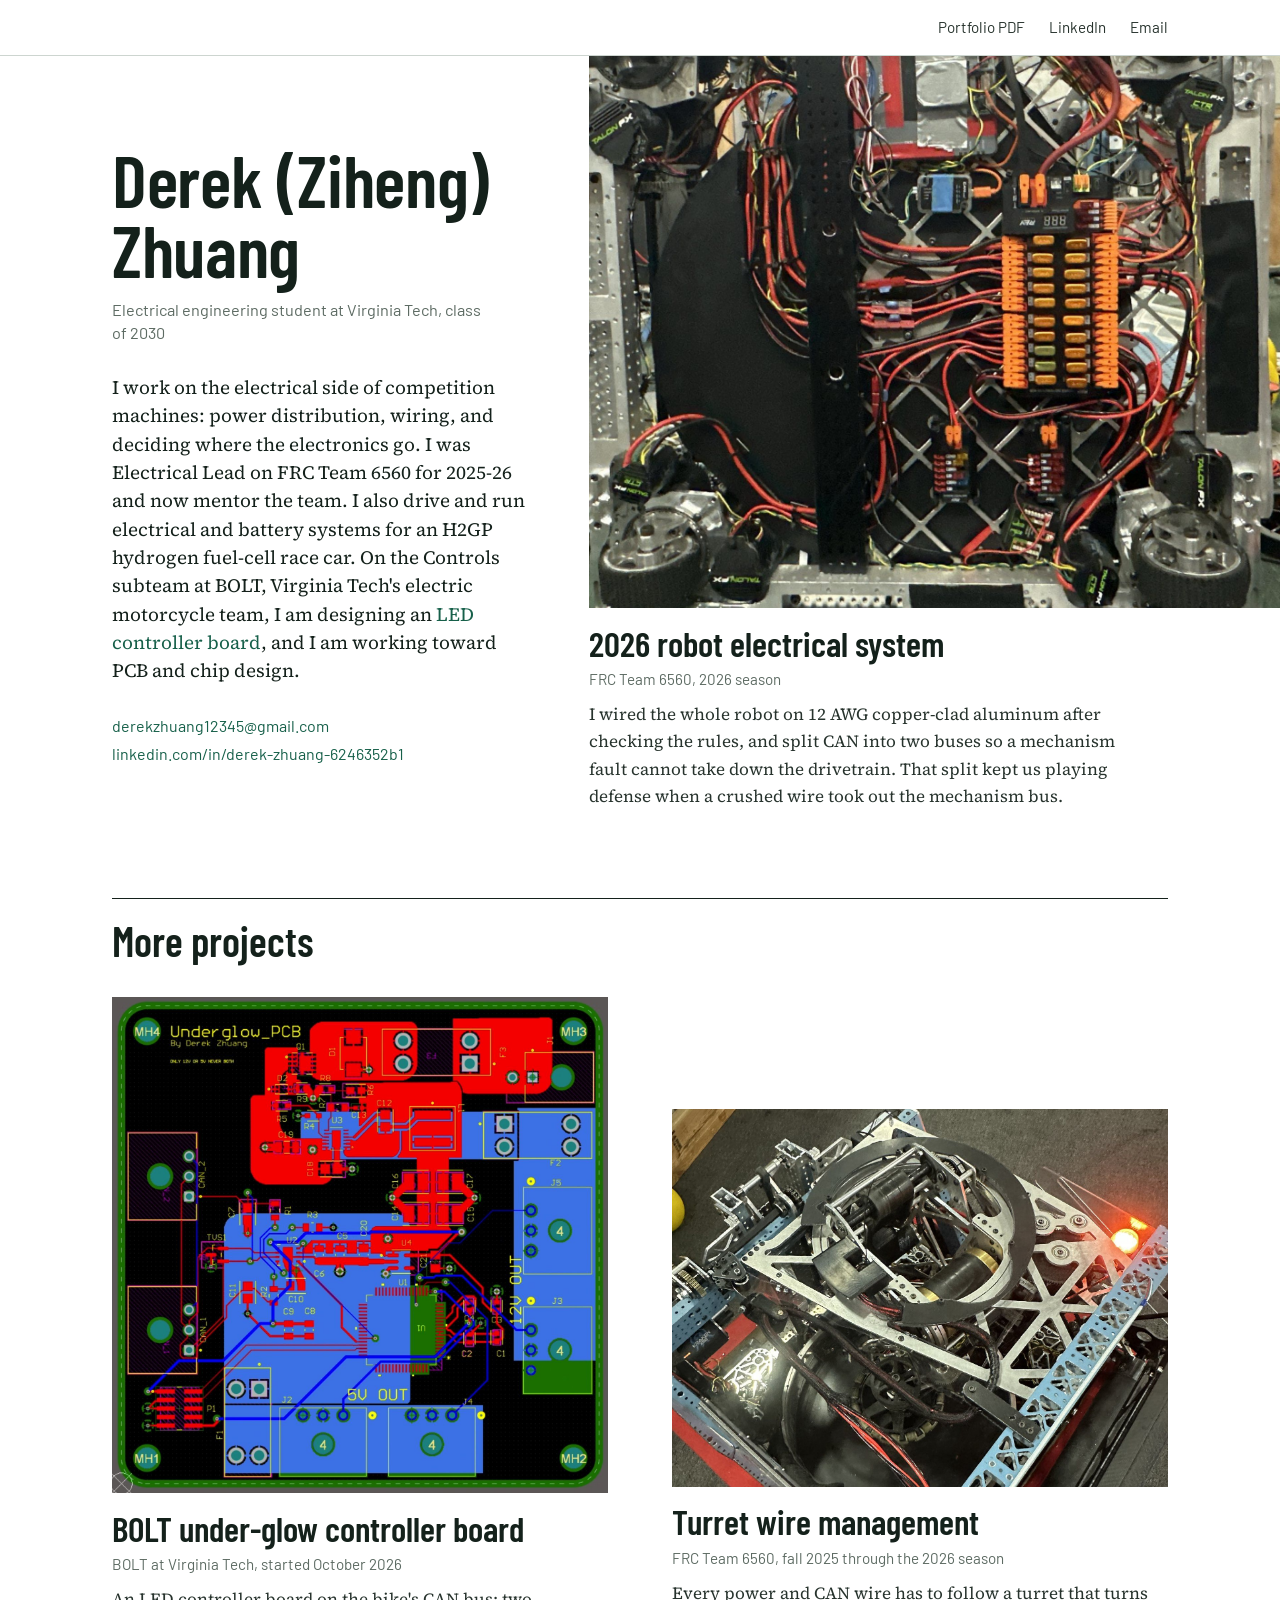
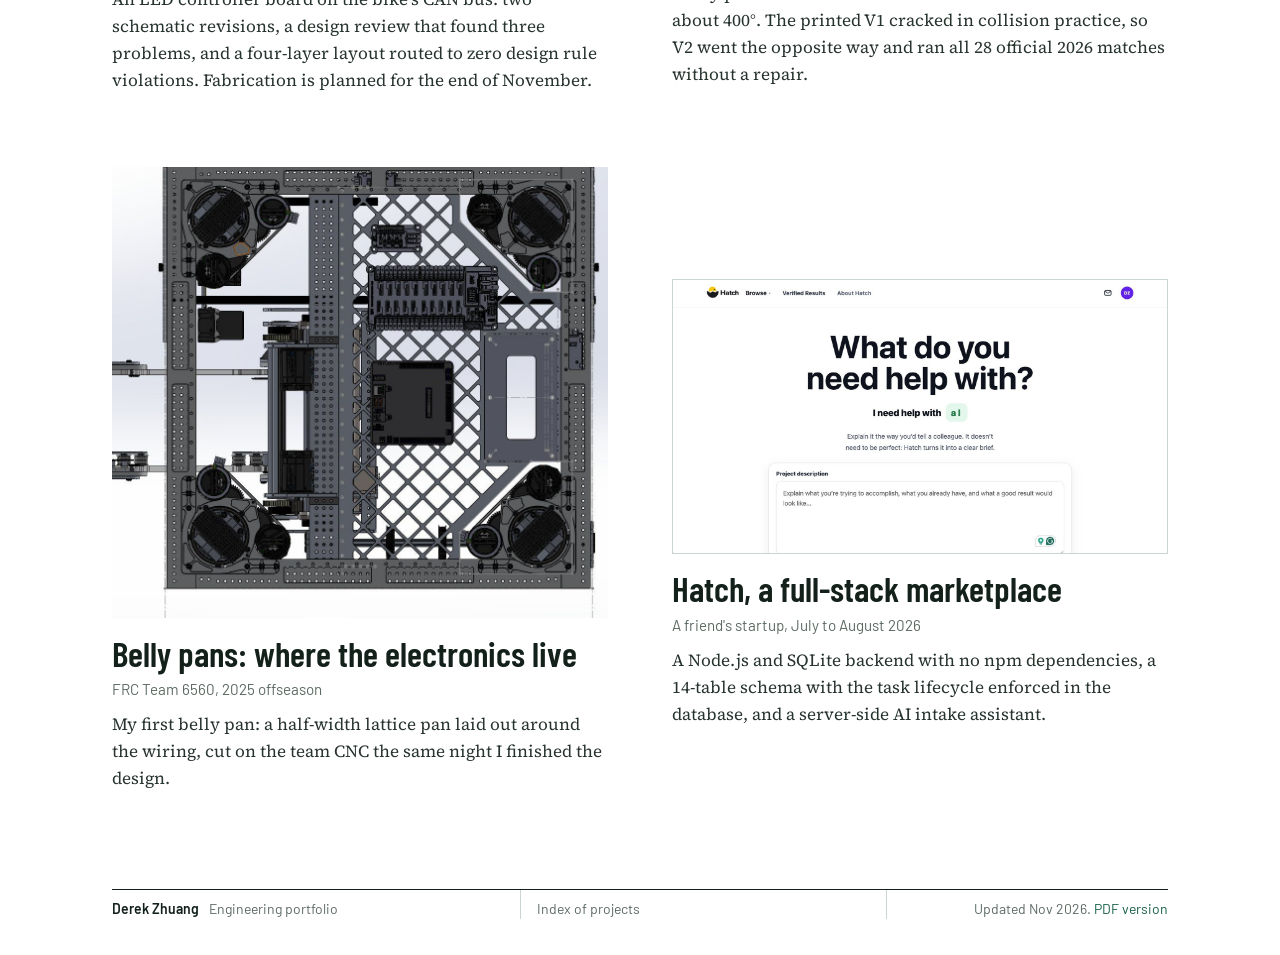
==== docs/index.html @ e58b6f34 "Add portfolio website Static site for GitHub Pages, served from docs/. Built by build.py from src/pr" ====
<!doctype html>
<html lang="en">
<head>
<meta charset="utf-8">
<meta name="viewport" content="width=device-width, initial-scale=1">
<title>Derek (Ziheng) Zhuang</title>
<meta name="description" content="Engineering portfolio of Derek Zhuang, electrical engineering student at Virginia Tech: robot electrical systems, PCB design, and wire management.">
<meta property="og:title" content="Derek (Ziheng) Zhuang">
<meta property="og:description" content="Engineering portfolio of Derek Zhuang, electrical engineering student at Virginia Tech: robot electrical systems, PCB design, and wire management.">
<meta property="og:image" content="https://derekzhuang.github.io/assets/img/p1_wiring.jpg">
<link rel="icon" href="assets/favicon.svg" type="image/svg+xml">
<link rel="stylesheet" href="assets/css/site.css">
</head>
<body>
<header class="site-head home"><div class="in">
  <nav aria-label="Site">
    <a href="https://drive.google.com/file/d/1knBHxL6q7wfWigkeNkA8Oi-ZfvWAPpQj/view">Portfolio PDF</a>
    <a href="https://www.linkedin.com/in/derek-zhuang-6246352b1">LinkedIn</a>
    <a href="mailto:derekzhuang12345@gmail.com">Email</a>
  </nav>
</div></header>
<main>
<div class="wrap">
<section class="hero">
  <div class="who">
    <h1 class="display">Derek (Ziheng) Zhuang</h1>
    <p class="byline">Electrical engineering student at Virginia Tech, class of 2030</p>
    <div class="prose"><p class="lead">I work on the electrical side of competition machines: power distribution, wiring, and deciding where the electronics go. I was Electrical Lead on FRC Team 6560 for 2025-26 and now mentor the team. I also drive and run electrical and battery systems for an H2GP hydrogen fuel-cell race car. On the Controls subteam at BOLT, Virginia Tech's electric motorcycle team, I am designing an <a href="projects/bolt-underglow.html">LED controller board</a>, and I am working toward PCB and chip design.</p></div>
    <div class="contact">
      <a href="mailto:derekzhuang12345@gmail.com">derekzhuang12345@gmail.com</a>
      <a href="https://www.linkedin.com/in/derek-zhuang-6246352b1">linkedin.com/in/derek-zhuang-6246352b1</a>
    </div>
  </div>
  <a class="project feature" href="projects/robot-electrical.html">
    <div class="thumb"><img src="assets/img/p1_wiring.jpg" width="1520" height="1430" alt="Underside of the 2026 robot with its wiring, power distribution hub and fuse panels" style="object-position:58% 50%;"></div>
    <div class="words">
      <h2>2026 robot electrical system</h2>
      <div class="where">FRC Team 6560, 2026 season</div>
      <p class="sum">I wired the whole robot on 12 AWG copper-clad aluminum after checking the rules, and split CAN into two buses so a mechanism fault cannot take down the drivetrain. That split kept us playing defense when a crushed wire took out the mechanism bus.</p>
    </div>
  </a>
</section>
<section class="more" id="projects">
  <h2>More projects</h2>
  <ul class="work">
  <li><a class="project" href="projects/bolt-underglow.html">
    <div class="thumb"><img src="assets/img/b_layout.jpg" width="1390" height="1389" alt="Routed four-layer PCB layout of the under-glow board" loading="lazy"></div>
    <div class="words">
      <h2>BOLT under-glow controller board</h2>
      <div class="where">BOLT at Virginia Tech, started October 2026</div>
      <p class="sum">An LED controller board on the bike&#x27;s CAN bus: two schematic revisions, a design review that found three problems, and a four-layer layout routed to zero design rule violations. Fabrication is planned for the end of November.</p>
    </div>
  </a></li>
  <li><a class="project" href="projects/turret.html">
    <div class="thumb"><img src="assets/img/p2_v2.jpg" width="1500" height="1141" alt="Turret on the 2026 robot with the V2 wire routing channel and cable sleeve" loading="lazy"></div>
    <div class="words">
      <h2>Turret wire management</h2>
      <div class="where">FRC Team 6560, fall 2025 through the 2026 season</div>
      <p class="sum">Every power and CAN wire has to follow a turret that turns about 400°. The printed V1 cracked in collision practice, so V2 went the opposite way and ran all 28 official 2026 matches without a repair.</p>
    </div>
  </a></li>
  <li><a class="project" href="projects/belly-pans.html">
    <div class="thumb"><img src="assets/img/p3_robot.jpg" width="1000" height="910" alt="Belly pan with electronics in the full robot CAD model" loading="lazy"></div>
    <div class="words">
      <h2>Belly pans: where the electronics live</h2>
      <div class="where">FRC Team 6560, 2025 offseason</div>
      <p class="sum">My first belly pan: a half-width lattice pan laid out around the wiring, cut on the team CNC the same night I finished the design.</p>
    </div>
  </a></li>
  <li><a class="project" href="projects/hatch.html">
    <div class="thumb line"><img src="assets/img/h_intake.jpg" width="1600" height="887" alt="Hatch intake page" loading="lazy"></div>
    <div class="words">
      <h2>Hatch, a full-stack marketplace</h2>
      <div class="where">A friend&#x27;s startup, July to August 2026</div>
      <p class="sum">A Node.js and SQLite backend with no npm dependencies, a 14-table schema with the task lifecycle enforced in the database, and a server-side AI intake assistant.</p>
    </div>
  </a></li>
  </ul>
</section>
</div>
</main>
<footer class="tb home-tb"><div class="cells">
  <span><b>Derek Zhuang</b>Engineering portfolio</span>
  <span>Index of projects</span>
  <span>Updated Nov 2026. <a href="https://drive.google.com/file/d/1knBHxL6q7wfWigkeNkA8Oi-ZfvWAPpQj/view">PDF version</a></span>
</div></footer>
<script src="assets/js/site.js" defer></script>
</body>
</html>
---- docs/assets/css/site.css ----
/* Derek Zhuang engineering portfolio, web version.
   Same system as the PDF: Barlow Condensed titles, Source Serif 4 body,
   Barlow for captions, tables and navigation. One ink color on white.
   The accent is used only for figure numbers, links and review rings. */

@font-face { font-family: "Barlow Condensed"; font-weight: 500; font-display: swap; src: url("../fonts/barlow-condensed-latin-500-normal.woff2") format("woff2"); }
@font-face { font-family: "Barlow Condensed"; font-weight: 600; font-display: swap; src: url("../fonts/barlow-condensed-latin-600-normal.woff2") format("woff2"); }
@font-face { font-family: "Barlow Condensed"; font-weight: 700; font-display: swap; src: url("../fonts/barlow-condensed-latin-700-normal.woff2") format("woff2"); }
@font-face { font-family: "Barlow"; font-weight: 400; font-display: swap; src: url("../fonts/barlow-latin-400-normal.woff2") format("woff2"); }
@font-face { font-family: "Barlow"; font-weight: 500; font-display: swap; src: url("../fonts/barlow-latin-500-normal.woff2") format("woff2"); }
@font-face { font-family: "Barlow"; font-weight: 600; font-display: swap; src: url("../fonts/barlow-latin-600-normal.woff2") format("woff2"); }
@font-face { font-family: "Source Serif 4"; font-weight: 400; font-style: normal; font-display: swap; src: url("../fonts/source-serif-4-latin-400-normal.woff2") format("woff2"); }
@font-face { font-family: "Source Serif 4"; font-weight: 400; font-style: italic; font-display: swap; src: url("../fonts/source-serif-4-latin-400-italic.woff2") format("woff2"); }
@font-face { font-family: "Source Serif 4"; font-weight: 600; font-style: normal; font-display: swap; src: url("../fonts/source-serif-4-latin-600-normal.woff2") format("woff2"); }

:root {
  /* Layout idea: a drawing set on white paper. Everything is left-aligned,
     one lead figure per page hangs off the right edge of the sheet, and
     every page ends in a drawing title block. */
  --paper: #ffffff;
  --ink: #14211b;      /* green-black */
  --body: #27332d;
  --muted: #5d6b63;
  --rule: #cdd5d0;
  --panel: #e9edea;    /* neutral ground behind CAD renders */
  --accent: #17604a;   /* solder-mask green */

  --display: "Barlow Condensed", "Arial Narrow", sans-serif;
  --serif: "Source Serif 4", Georgia, serif;
  --sans: "Barlow", "Helvetica Neue", Arial, sans-serif;

  --wide: 72rem;
  --text: 38rem;
  --gutter: clamp(1.25rem, 4vw, 3rem);
  --gap: clamp(2rem, 5vw, 4.5rem);
  /* distance from the content edge to the edge of the window, capped on big monitors */
  --bleed: min(14rem, max(var(--gutter), calc((100vw - var(--wide)) / 2 + var(--gutter))));
  color-scheme: light;
}

* { box-sizing: border-box; margin: 0; padding: 0; }
html { -webkit-text-size-adjust: 100%; scroll-behavior: smooth; }
@media (prefers-reduced-motion: reduce) { html { scroll-behavior: auto; } }
body { background: var(--paper); color: var(--body); font-family: var(--serif); font-size: 1.0625rem; line-height: 1.6; overflow-x: clip; }
img { display: block; max-width: 100%; height: auto; }
a { color: var(--accent); text-decoration: none; }
a:hover { text-decoration: underline; text-underline-offset: 0.18em; text-decoration-thickness: 1px; }
:focus-visible { outline: 2px solid var(--accent); outline-offset: 3px; }

.wrap { max-width: var(--wide); margin: 0 auto; padding: 0 var(--gutter); }

/* ---------- Site header ---------- */
.site-head { border-bottom: 1px solid var(--rule); }
.site-head .in { max-width: var(--wide); margin: 0 auto; padding: 0.95rem var(--gutter); display: flex; align-items: baseline; justify-content: space-between; gap: 0.5rem 1.5rem; flex-wrap: wrap; }
.site-head .brand { font-family: var(--display); font-weight: 600; font-size: 1.4rem; line-height: 1.1; color: var(--ink); }
.site-head nav { display: flex; gap: 0.25rem 1.5rem; flex-wrap: wrap; font-family: var(--sans); font-size: 0.95rem; }
.site-head nav a { color: var(--body); }
.site-head nav a:hover { color: var(--accent); }
.site-head.home .in { justify-content: flex-end; }

/* ---------- Type ---------- */
.display { font-family: var(--display); font-weight: 600; color: var(--ink); line-height: 0.96; letter-spacing: -0.005em; text-wrap: balance; }
h1.display { font-size: clamp(2.7rem, 6.2vw, 4.6rem); }
h2.display { font-size: clamp(1.9rem, 3.6vw, 2.6rem); margin-top: 5rem; padding-top: 1.4rem; border-top: 1px solid var(--ink); scroll-margin-top: 1rem; }
.byline { font-family: var(--sans); font-size: 1.02rem; line-height: 1.45; color: var(--muted); margin-top: 0.8rem; max-width: 44rem; text-wrap: pretty; }
.byline b { font-weight: 600; color: var(--body); }
.prose p { margin-top: 1rem; max-width: var(--text); }
.prose p.lead { font-size: 1.22rem; line-height: 1.5; color: var(--ink); }
.prose b { font-family: var(--sans); font-weight: 600; color: var(--ink); }
.ref { font-family: var(--sans); font-weight: 600; font-size: 0.86em; color: var(--accent); white-space: nowrap; }
.onpage { font-family: var(--sans); font-size: 0.95rem; color: var(--muted); margin-top: 1.1rem; display: flex; flex-wrap: wrap; gap: 0.2rem 1.25rem; }
.onpage a { font-weight: 500; }

/* ---------- Figures ---------- */
figure { margin-top: 2.5rem; scroll-margin-top: 1.5rem; }
figure .im { position: relative; background: var(--panel); overflow: hidden; }
figure .im.line { background: #fff; outline: 1px solid var(--rule); outline-offset: -1px; }
figure .im img { width: 100%; }
figure a.zoom { display: block; cursor: zoom-in; }
figcaption { font-family: var(--sans); font-size: 0.875rem; line-height: 1.4; color: var(--muted); margin-top: 0.55rem; max-width: 34rem; }
figcaption b { font-weight: 600; color: var(--accent); margin-right: 0.4rem; }
figure:target .im { outline: 2px solid var(--accent); outline-offset: 4px; }
.mark { position: absolute; inset: 0; width: 100%; height: 100%; pointer-events: none; }
.mark ellipse { fill: none; stroke: var(--accent); }
.mark text { font-family: var(--sans); font-weight: 600; fill: var(--accent); }

/* Lead block: title and opening text beside the page's main figure */
.opener { display: grid; grid-template-columns: minmax(0, 1fr) minmax(0, 1fr); gap: var(--gap); align-items: start; }
.opener > * { margin-top: 0; padding-top: clamp(2.5rem, 6vw, 4.5rem); }
.opener > figure.bleed-r { padding-top: 0; margin-right: calc(-1 * var(--bleed)); }
.opener > figure.bleed-r figcaption { padding-right: var(--gutter); }
.page-head { padding-top: clamp(2.5rem, 6vw, 4.5rem); }
.opener .page-head { padding-top: 0; }
.opener .prose { margin-top: 1.75rem; }

/* Text beside a figure */
.split { display: grid; grid-template-columns: minmax(0, 1fr) minmax(0, 1fr); gap: var(--gap); align-items: start; margin-top: 3rem; }
.split > figure, .split > .grid { margin-top: 0.45rem; }
.split > .prose > p:first-child { margin-top: 0; }
.split.wide-fig { grid-template-columns: minmax(0, 7fr) minmax(0, 5fr); }

/* Grids of small figures */
.grid { display: grid; gap: 2rem 1.5rem; margin-top: 2.5rem; align-items: start; }
.grid figure { margin-top: 0; }
.grid-2 { grid-template-columns: repeat(2, minmax(0, 1fr)); }
/* two figures of different shapes at one shared height: columns follow the image proportions */
.grid-2.match { grid-template-columns: minmax(0, var(--a)) minmax(0, var(--b)); }
.grid-4 { grid-template-columns: repeat(4, minmax(0, 1fr)); }
.grid .im.fit { aspect-ratio: 4 / 3; }
.grid .im.fit img { width: 100%; height: 100%; object-fit: contain; }
.band { background: var(--panel); padding: 2.5rem 0 2.25rem; margin: 3rem calc(50% - 50vw) 0; }
.band .grid { margin-top: 0; }
.band .im { background: transparent; }
.band .im img { mix-blend-mode: multiply; }
.tall .im.fit { aspect-ratio: 3 / 5; }

/* ---------- Revision tables ---------- */
.rev-wrap { margin-top: 3rem; }
table.rev { border-collapse: collapse; width: 100%; font-family: var(--sans); font-size: 0.95rem; line-height: 1.42; color: var(--body); }
.rev td { padding: 0.75rem 1.5rem 0.75rem 0; border-top: 1px solid var(--rule); vertical-align: top; }
.rev tr:first-child td { border-top-color: var(--ink); }
.rev tr:last-child td { border-bottom: 1px solid var(--rule); }
.rev td:first-child { font-weight: 600; color: var(--ink); width: 6rem; }
.rev td:nth-child(2) { color: var(--muted); width: 11rem; }
.rev td:nth-child(3) { width: 44%; }
.rev td:last-child { padding-right: 0; }

/* ---------- Home ---------- */
.hero { display: grid; grid-template-columns: minmax(0, 5fr) minmax(0, 7fr); gap: var(--gap); align-items: start; }
.hero .who { padding-top: clamp(2.5rem, 7vw, 5.5rem); }
.hero .who .prose p.lead { font-size: 1.18rem; margin-top: 1.75rem; }
.contact { font-family: var(--sans); font-size: 1rem; line-height: 1.7; margin-top: 1.75rem; }
.contact a { display: block; width: fit-content; }

a.project { display: block; color: inherit; }
a.project:hover { text-decoration: none; }
a.project .thumb { background: var(--panel); overflow: hidden; }
a.project .thumb img { width: 100%; }
a.project .thumb.line { background: #fff; outline: 1px solid var(--rule); outline-offset: -1px; }
a.project h2 { font-family: var(--display); font-weight: 600; font-size: clamp(1.7rem, 2.8vw, 2.2rem); line-height: 1.02; color: var(--ink); margin-top: 1.1rem; text-wrap: balance; }
a.project:hover h2 { color: var(--accent); }
a.project .where { font-family: var(--sans); font-size: 0.95rem; color: var(--muted); margin-top: 0.35rem; }
a.project p.sum { margin-top: 0.6rem; max-width: 33rem; }

.hero .feature { margin-right: calc(-1 * var(--bleed)); }
.hero .feature .thumb { aspect-ratio: 5 / 4; }
.hero .feature .thumb img { height: 100%; object-fit: cover; }
.hero .feature .words { padding-right: var(--gutter); }

.more { margin-top: 5.5rem; padding-top: 1.4rem; border-top: 1px solid var(--ink); }
.more > h2 { font-family: var(--display); font-weight: 600; font-size: clamp(1.9rem, 3.6vw, 2.6rem); line-height: 0.96; color: var(--ink); }
.work { list-style: none; display: grid; grid-template-columns: repeat(2, minmax(0, 1fr)); gap: 4.5rem var(--gap); align-items: start; margin-top: 2.25rem; }
.work > li:nth-child(even) { margin-top: 7rem; }

/* ---------- Previous / next ---------- */
.next { margin-top: 5.5rem; display: flex; justify-content: space-between; gap: 1.5rem; flex-wrap: wrap; font-family: var(--sans); }
.next span { display: block; font-size: 0.875rem; color: var(--muted); }
.next a { font-family: var(--display); font-weight: 600; font-size: 1.5rem; line-height: 1.1; }
.next .fwd { text-align: right; margin-left: auto; }

/* ---------- Title block, bottom of every page ---------- */
.tb { max-width: var(--wide); margin: 2.5rem auto 0; padding: 0 var(--gutter) 2.25rem; }
.tb .cells { display: grid; grid-template-columns: 1.45fr 1.3fr 1fr; border-top: 1px solid var(--ink); font-family: var(--sans); font-size: 0.875rem; line-height: 1.4; color: var(--muted); }
.tb .cells > span { padding: 0.6rem 1rem 0; }
.tb .cells > span + span { border-left: 1px solid var(--rule); }
.tb .cells > span:first-child { padding-left: 0; }
.tb .cells > span:last-child { padding-right: 0; text-align: right; }
.tb b { font-weight: 600; color: var(--ink); margin-right: 0.6rem; }
.home-tb { margin-top: 6rem; }

/* ---------- Figure viewer ---------- */
dialog.lb { border: 0; padding: 0; margin: 0; background: transparent; width: 100vw; height: 100vh; max-width: 100vw; max-height: 100vh; }
dialog.lb::backdrop { background: rgba(20, 33, 27, 0.94); }
.lb .stage { height: 100%; display: flex; flex-direction: column; align-items: center; justify-content: center; gap: 0.9rem; padding: 3.5rem 1rem 1.25rem; cursor: zoom-out; }
.lb img { max-width: min(96vw, 1800px); max-height: calc(100vh - 8.5rem); width: auto; object-fit: contain; background: #fff; }
.lb p { font-family: var(--sans); font-size: 0.9rem; line-height: 1.4; color: #dfe6e2; max-width: 44rem; }
.lb button { position: absolute; top: 0.9rem; right: 1rem; font-family: var(--sans); font-size: 0.9rem; color: #fff; background: transparent; border: 1px solid rgba(255, 255, 255, 0.45); padding: 0.4rem 0.85rem; cursor: pointer; }
.lb button:hover { border-color: #fff; }
.lb button:focus-visible { outline-color: #fff; }

/* ---------- Narrow screens ---------- */
@media (max-width: 820px) {
  body { font-size: 1rem; }
  .hero, .opener, .split, .split.wide-fig, .work { grid-template-columns: minmax(0, 1fr); }
  .hero { gap: 2.5rem; }
  .hero .who .prose p.lead { font-size: 1.06rem; line-height: 1.55; margin-top: 1.25rem; }
  .contact { margin-top: 1.25rem; }
  .hero .feature { margin: 0 calc(-1 * var(--gutter)); }
  .hero .feature .words { padding: 0 var(--gutter); }
  .work { gap: 3.5rem; }
  .work > li:nth-child(even) { margin-top: 0; }
  .more { margin-top: 4rem; }
  .opener { gap: 2rem; }
  .opener > * + * { padding-top: 0; }
  .opener > figure.bleed-r { margin: 0 calc(-1 * var(--gutter)); }
  .opener > figure.bleed-r figcaption { padding: 0 var(--gutter); }
  .split { gap: 1.75rem; margin-top: 2.25rem; }
  .split > .prose:last-child > p:first-child { margin-top: 0; }
  .grid-4 { grid-template-columns: repeat(2, minmax(0, 1fr)); }
  .grid-2:not(.pair), .grid-2.match { grid-template-columns: minmax(0, 1fr); }
  h2.display { margin-top: 3.75rem; }
  .next { margin-top: 4rem; }
  .next a { font-size: 1.3rem; }

  .rev tr { display: block; border-top: 1px solid var(--rule); padding: 0.75rem 0; }
  .rev tr:first-child { border-top-color: var(--ink); }
  .rev tr:last-child { border-bottom: 1px solid var(--rule); }
  .rev td, .rev tr:last-child td { display: block; width: auto !important; border: 0; padding: 0.15rem 0; }
  .rev td:first-child, .rev td:nth-child(2) { display: inline; margin-right: 0.75rem; }

  .tb .cells { grid-template-columns: 1fr; padding-top: 0.5rem; }
  .tb .cells > span, .tb .cells > span:last-child { padding: 0.15rem 0; text-align: left; }
  .tb .cells > span + span { border-left: 0; }
}
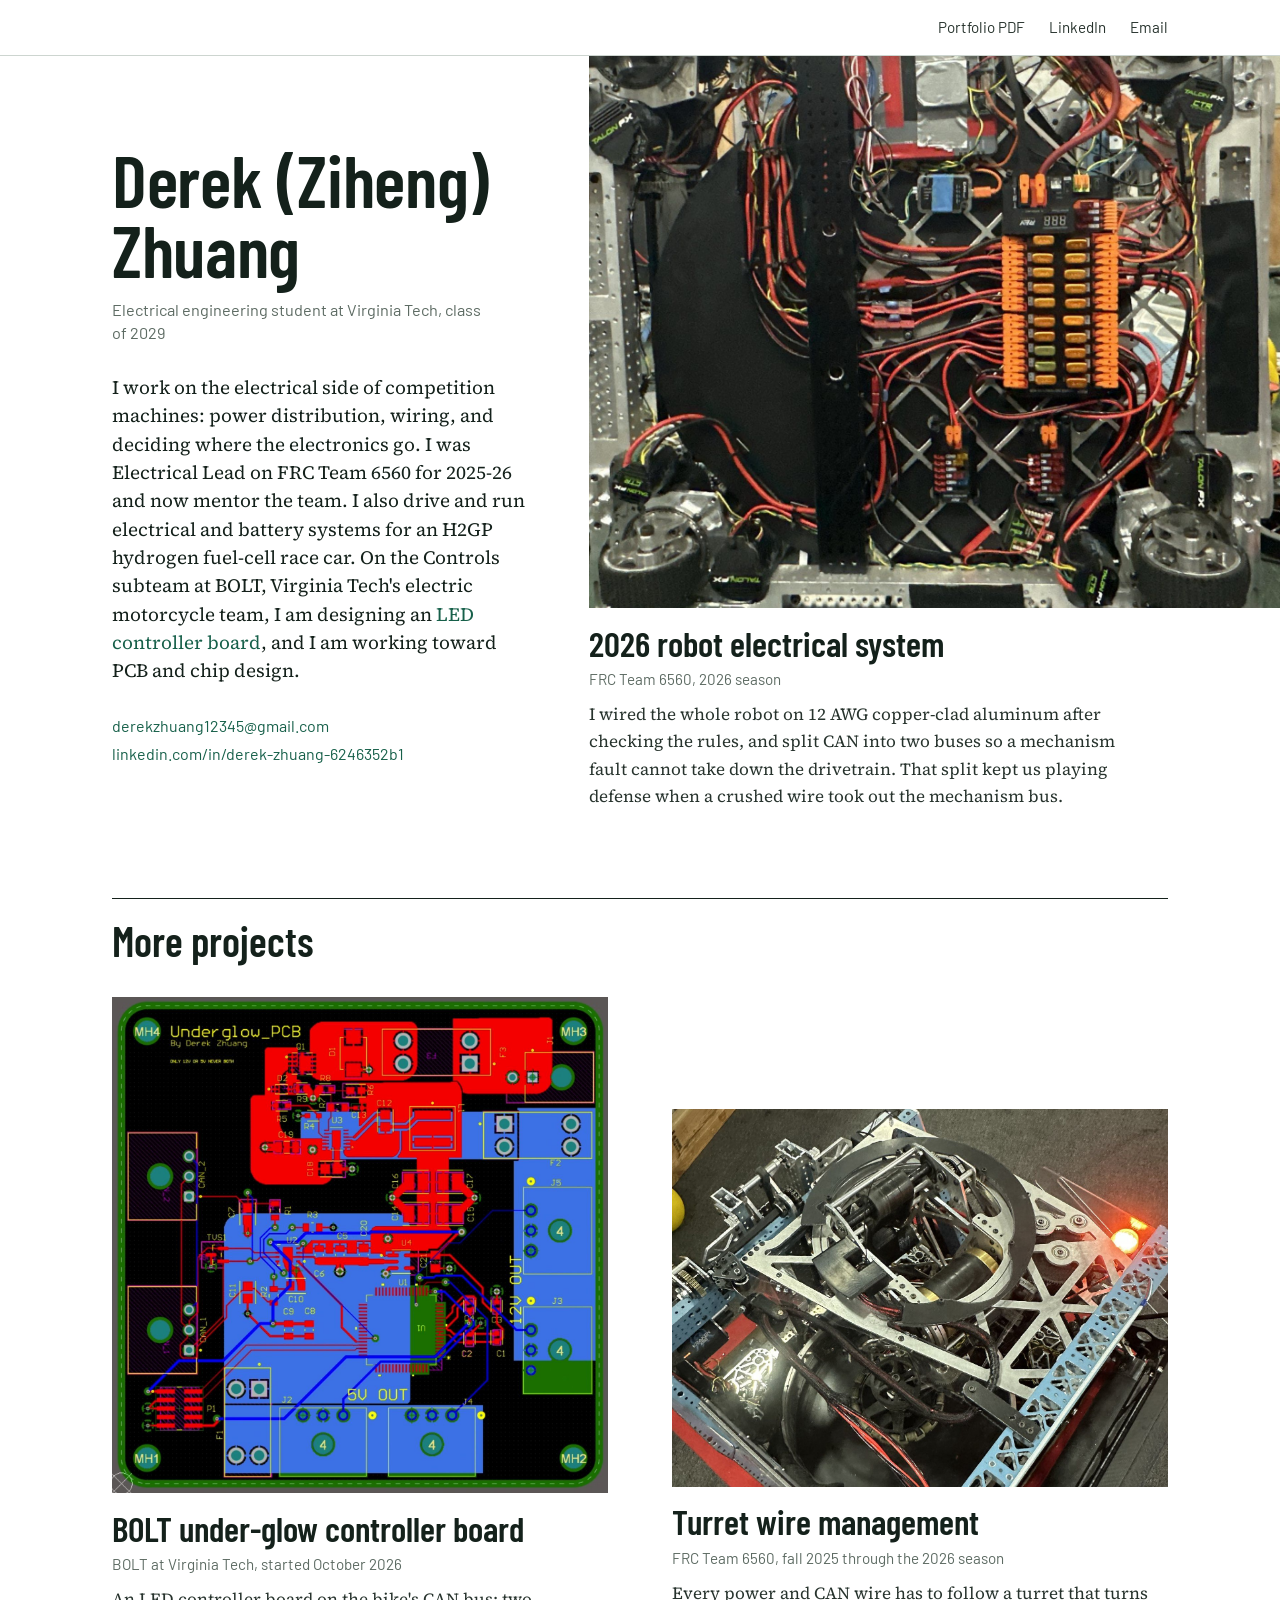
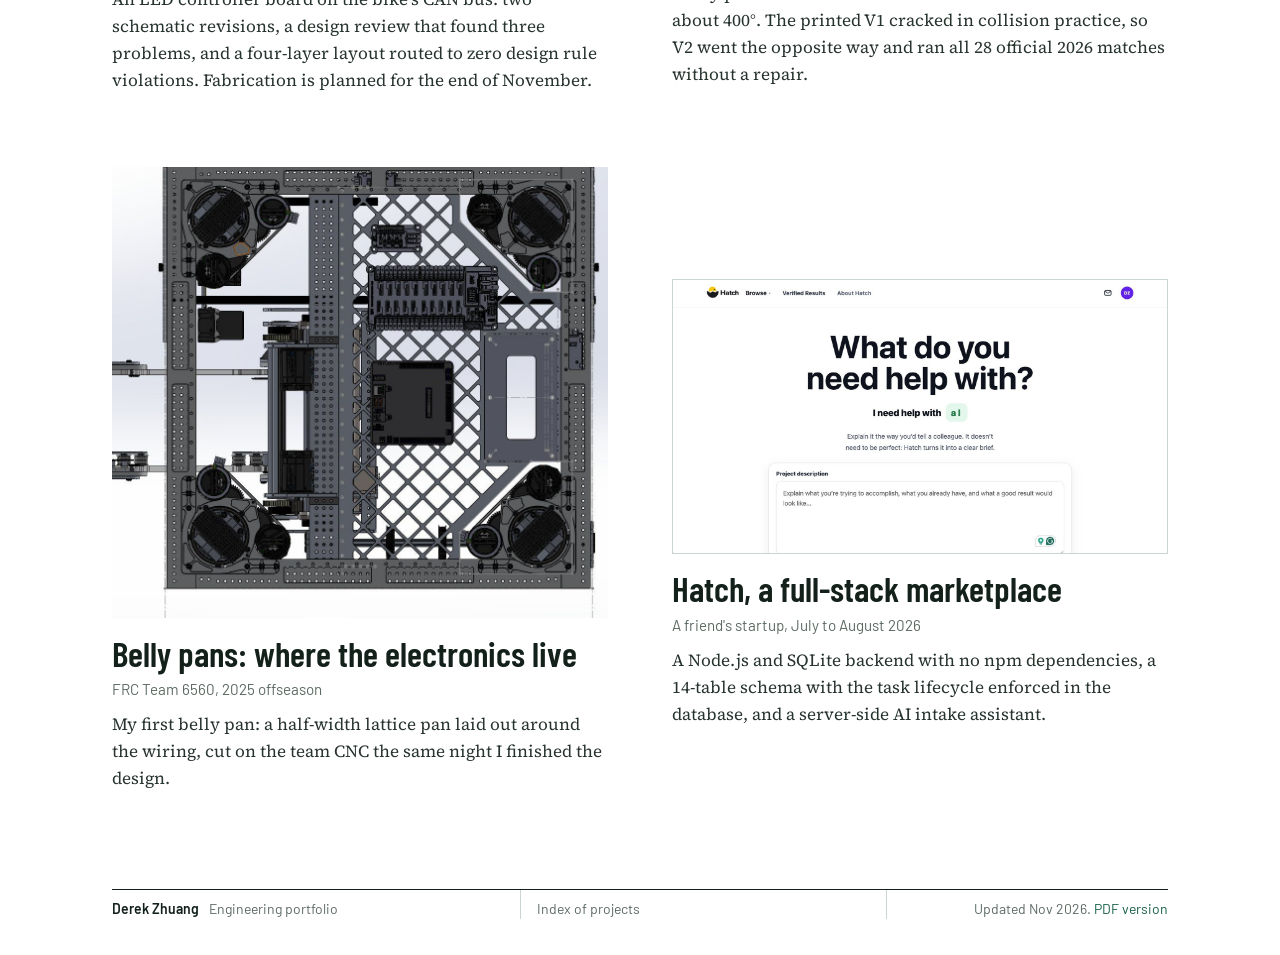
==== commit 7ce61742: "Update home page graduation year to 2029 Matches the resumes (sophomore standing, Expected May 2029)" ====
--- a/docs/index.html
+++ b/docs/index.html
@@ -24,7 +24,7 @@
 <section class="hero">
   <div class="who">
     <h1 class="display">Derek (Ziheng) Zhuang</h1>
-    <p class="byline">Electrical engineering student at Virginia Tech, class of 2030</p>
+    <p class="byline">Electrical engineering student at Virginia Tech, class of 2029</p>
     <div class="prose"><p class="lead">I work on the electrical side of competition machines: power distribution, wiring, and deciding where the electronics go. I was Electrical Lead on FRC Team 6560 for 2025-26 and now mentor the team. I also drive and run electrical and battery systems for an H2GP hydrogen fuel-cell race car. On the Controls subteam at BOLT, Virginia Tech's electric motorcycle team, I am designing an <a href="projects/bolt-underglow.html">LED controller board</a>, and I am working toward PCB and chip design.</p></div>
     <div class="contact">
       <a href="mailto:derekzhuang12345@gmail.com">derekzhuang12345@gmail.com</a>
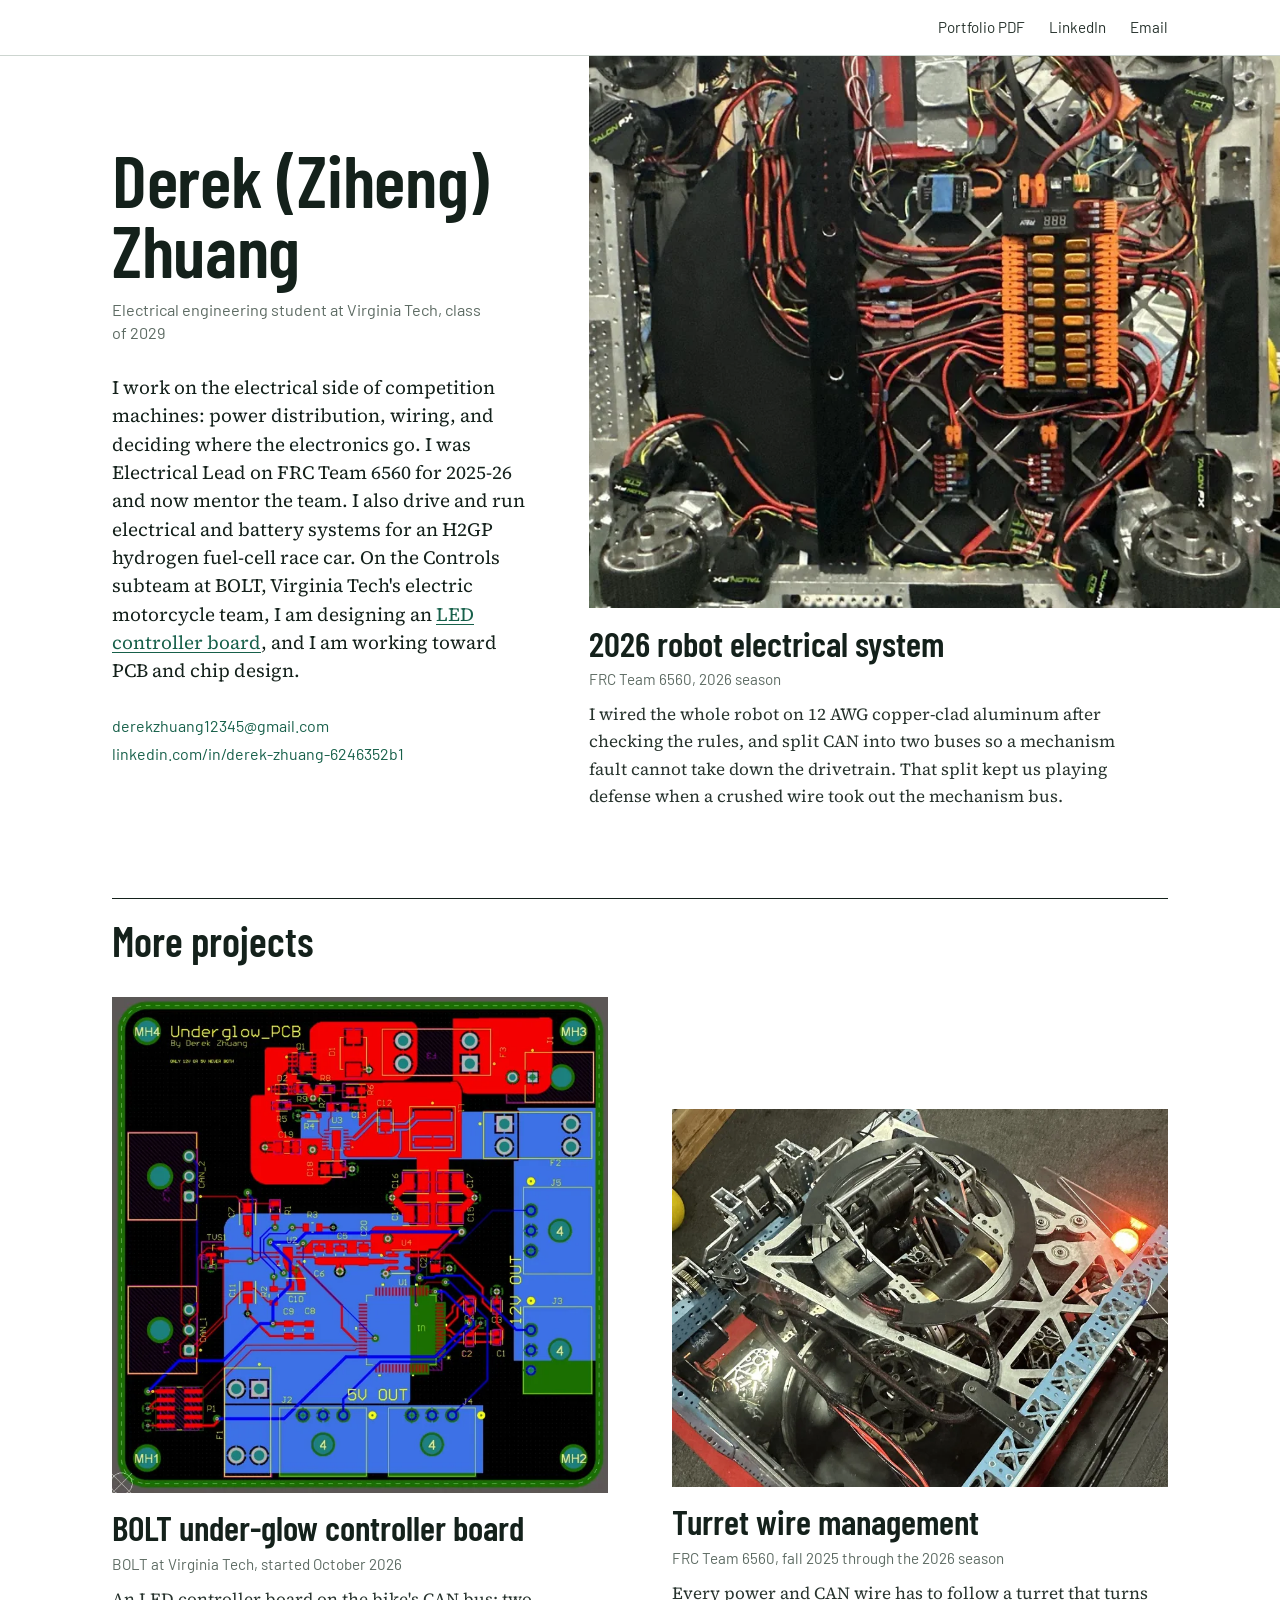
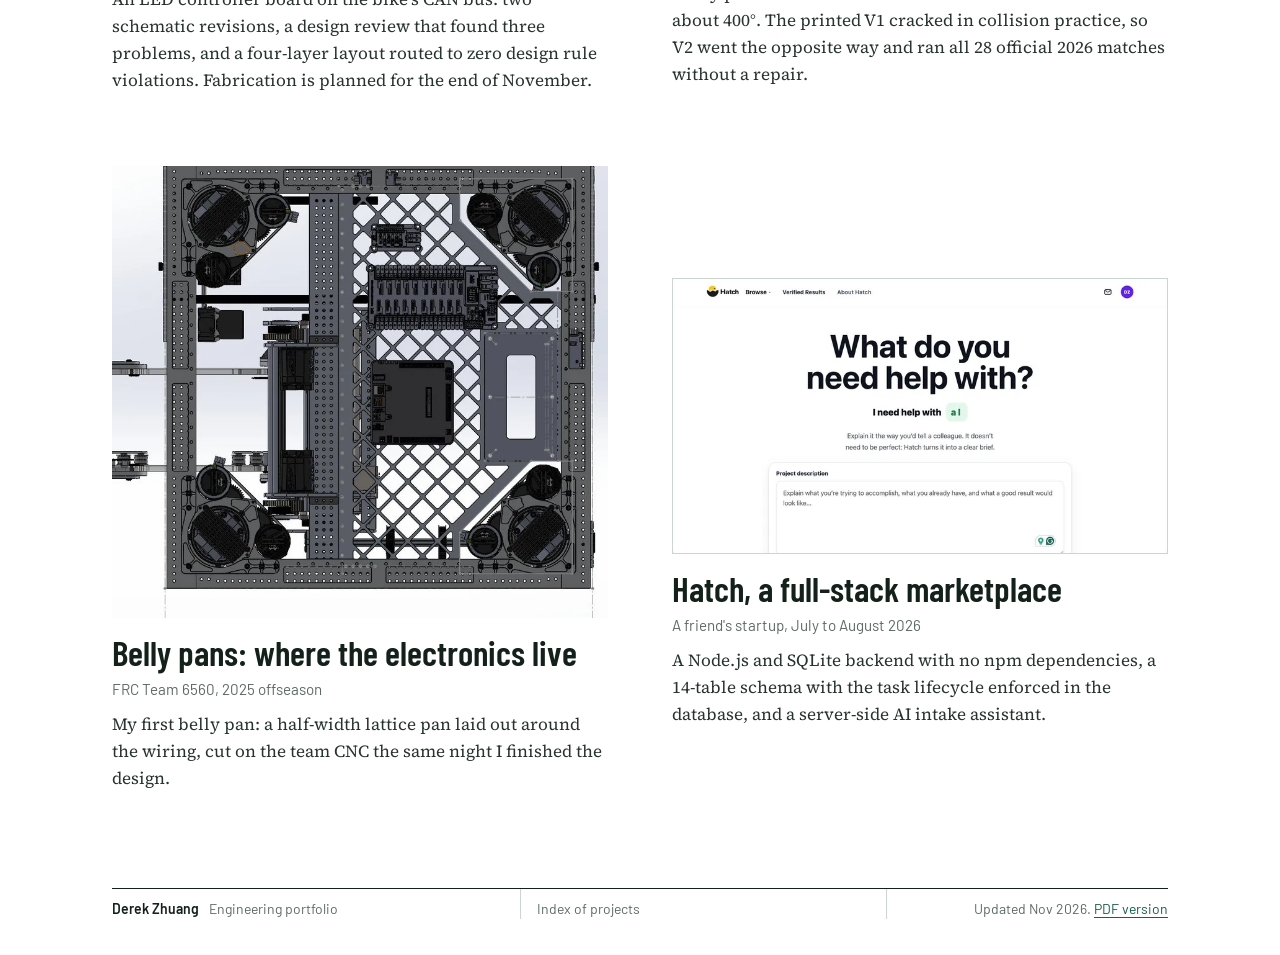
==== commit f1e43a92: "Review fixes: 2029 byline, WebP figures, tablet layout, accessibility - Home byline now says class o" ====
--- a/docs/index.html
+++ b/docs/index.html
@@ -12,6 +12,7 @@
 <link rel="stylesheet" href="assets/css/site.css">
 </head>
 <body>
+<a class="skip" href="#main">Skip to content</a>
 <header class="site-head home"><div class="in">
   <nav aria-label="Site">
     <a href="https://drive.google.com/file/d/1knBHxL6q7wfWigkeNkA8Oi-ZfvWAPpQj/view">Portfolio PDF</a>
@@ -19,7 +20,7 @@
     <a href="mailto:derekzhuang12345@gmail.com">Email</a>
   </nav>
 </div></header>
-<main>
+<main id="main">
 <div class="wrap">
 <section class="hero">
   <div class="who">
@@ -32,7 +33,7 @@
     </div>
   </div>
   <a class="project feature" href="projects/robot-electrical.html">
-    <div class="thumb"><img src="assets/img/p1_wiring.jpg" width="1520" height="1430" alt="Underside of the 2026 robot with its wiring, power distribution hub and fuse panels" style="object-position:58% 50%;"></div>
+    <div class="thumb"><img src="assets/img/p1_wiring.webp" srcset="assets/img/p1_wiring-800.webp 800w, assets/img/p1_wiring-1200.webp 1200w, assets/img/p1_wiring.webp 1520w" width="1520" height="1430" alt="Underside of the 2026 robot with its wiring, power distribution hub and fuse panels" style="object-position:58% 50%;" sizes="(max-width: 820px) 100vw, 58vw" fetchpriority="high"></div>
     <div class="words">
       <h2>2026 robot electrical system</h2>
       <div class="where">FRC Team 6560, 2026 season</div>
@@ -44,33 +45,33 @@
   <h2>More projects</h2>
   <ul class="work">
   <li><a class="project" href="projects/bolt-underglow.html">
-    <div class="thumb"><img src="assets/img/b_layout.jpg" width="1390" height="1389" alt="Routed four-layer PCB layout of the under-glow board" loading="lazy"></div>
+    <div class="thumb"><img src="assets/img/b_layout.webp" srcset="assets/img/b_layout-800.webp 800w, assets/img/b_layout.webp 1390w" sizes="(max-width: 600px) 100vw, (max-width: 1100px) 50vw, 640px" width="1390" height="1389" alt="Routed four-layer PCB layout of the under-glow board" loading="lazy"></div>
     <div class="words">
-      <h2>BOLT under-glow controller board</h2>
+      <h3>BOLT under-glow controller board</h3>
       <div class="where">BOLT at Virginia Tech, started October 2026</div>
       <p class="sum">An LED controller board on the bike&#x27;s CAN bus: two schematic revisions, a design review that found three problems, and a four-layer layout routed to zero design rule violations. Fabrication is planned for the end of November.</p>
     </div>
   </a></li>
   <li><a class="project" href="projects/turret.html">
-    <div class="thumb"><img src="assets/img/p2_v2.jpg" width="1500" height="1141" alt="Turret on the 2026 robot with the V2 wire routing channel and cable sleeve" loading="lazy"></div>
+    <div class="thumb"><img src="assets/img/p2_v2.webp" srcset="assets/img/p2_v2-800.webp 800w, assets/img/p2_v2-1200.webp 1200w, assets/img/p2_v2.webp 1500w" sizes="(max-width: 600px) 100vw, (max-width: 1100px) 50vw, 640px" width="1500" height="1141" alt="Turret on the 2026 robot with the V2 wire routing channel and cable sleeve" loading="lazy"></div>
     <div class="words">
-      <h2>Turret wire management</h2>
+      <h3>Turret wire management</h3>
       <div class="where">FRC Team 6560, fall 2025 through the 2026 season</div>
       <p class="sum">Every power and CAN wire has to follow a turret that turns about 400°. The printed V1 cracked in collision practice, so V2 went the opposite way and ran all 28 official 2026 matches without a repair.</p>
     </div>
   </a></li>
   <li><a class="project" href="projects/belly-pans.html">
-    <div class="thumb"><img src="assets/img/p3_robot.jpg" width="1000" height="910" alt="Belly pan with electronics in the full robot CAD model" loading="lazy"></div>
+    <div class="thumb"><img src="assets/img/p3_robot.webp" srcset="assets/img/p3_robot-800.webp 800w, assets/img/p3_robot.webp 1000w" sizes="(max-width: 600px) 100vw, (max-width: 1100px) 50vw, 640px" width="1000" height="910" alt="Belly pan with electronics in the full robot CAD model" loading="lazy"></div>
     <div class="words">
-      <h2>Belly pans: where the electronics live</h2>
+      <h3>Belly pans: where the electronics live</h3>
       <div class="where">FRC Team 6560, 2025 offseason</div>
       <p class="sum">My first belly pan: a half-width lattice pan laid out around the wiring, cut on the team CNC the same night I finished the design.</p>
     </div>
   </a></li>
   <li><a class="project" href="projects/hatch.html">
-    <div class="thumb line"><img src="assets/img/h_intake.jpg" width="1600" height="887" alt="Hatch intake page" loading="lazy"></div>
+    <div class="thumb line"><img src="assets/img/h_intake.webp" srcset="assets/img/h_intake-800.webp 800w, assets/img/h_intake-1200.webp 1200w, assets/img/h_intake.webp 1600w" sizes="(max-width: 600px) 100vw, (max-width: 1100px) 50vw, 640px" width="1600" height="887" alt="Hatch intake page" loading="lazy"></div>
     <div class="words">
-      <h2>Hatch, a full-stack marketplace</h2>
+      <h3>Hatch, a full-stack marketplace</h3>
       <div class="where">A friend&#x27;s startup, July to August 2026</div>
       <p class="sum">A Node.js and SQLite backend with no npm dependencies, a 14-table schema with the task lifecycle enforced in the database, and a server-side AI intake assistant.</p>
     </div>
--- a/docs/assets/css/site.css
+++ b/docs/assets/css/site.css
@@ -45,7 +45,14 @@
 img { display: block; max-width: 100%; height: auto; }
 a { color: var(--accent); text-decoration: none; }
 a:hover { text-decoration: underline; text-underline-offset: 0.18em; text-decoration-thickness: 1px; }
+/* Links inside running text are underlined so they do not rely on color alone.
+   Figure references are told apart by their bold sans type instead. */
+.prose a:not(.ref), .byline a, .tb a { text-decoration: underline; text-underline-offset: 0.18em; text-decoration-thickness: 1px; }
+.prose a:not(.ref):hover, .byline a:hover, .tb a:hover { text-decoration-thickness: 2px; }
 :focus-visible { outline: 2px solid var(--accent); outline-offset: 3px; }
+/* Keyboard users can jump past the header. Hidden until it has focus. */
+.skip { position: absolute; left: var(--gutter); top: -4rem; z-index: 10; background: var(--paper); font-family: var(--sans); font-size: 0.95rem; font-weight: 500; padding: 0.6rem 0.9rem; border: 1px solid var(--ink); }
+.skip:focus { top: 0.5rem; }
 
 .wrap { max-width: var(--wide); margin: 0 auto; padding: 0 var(--gutter); }
 
@@ -117,9 +124,10 @@
 /* ---------- Revision tables ---------- */
 .rev-wrap { margin-top: 3rem; }
 table.rev { border-collapse: collapse; width: 100%; font-family: var(--sans); font-size: 0.95rem; line-height: 1.42; color: var(--body); }
+.rev th { text-align: left; font-weight: 500; font-size: 0.875rem; color: var(--muted); padding: 0 1.5rem 0.45rem 0; }
 .rev td { padding: 0.75rem 1.5rem 0.75rem 0; border-top: 1px solid var(--rule); vertical-align: top; }
-.rev tr:first-child td { border-top-color: var(--ink); }
-.rev tr:last-child td { border-bottom: 1px solid var(--rule); }
+.rev tbody tr:first-child td { border-top-color: var(--ink); }
+.rev tbody tr:last-child td { border-bottom: 1px solid var(--rule); }
 .rev td:first-child { font-weight: 600; color: var(--ink); width: 6rem; }
 .rev td:nth-child(2) { color: var(--muted); width: 11rem; }
 .rev td:nth-child(3) { width: 44%; }
@@ -137,8 +145,8 @@
 a.project .thumb { background: var(--panel); overflow: hidden; }
 a.project .thumb img { width: 100%; }
 a.project .thumb.line { background: #fff; outline: 1px solid var(--rule); outline-offset: -1px; }
-a.project h2 { font-family: var(--display); font-weight: 600; font-size: clamp(1.7rem, 2.8vw, 2.2rem); line-height: 1.02; color: var(--ink); margin-top: 1.1rem; text-wrap: balance; }
-a.project:hover h2 { color: var(--accent); }
+a.project :is(h2, h3) { font-family: var(--display); font-weight: 600; font-size: clamp(1.7rem, 2.8vw, 2.2rem); line-height: 1.02; color: var(--ink); margin-top: 1.1rem; text-wrap: balance; }
+a.project:hover :is(h2, h3) { color: var(--accent); }
 a.project .where { font-family: var(--sans); font-size: 0.95rem; color: var(--muted); margin-top: 0.35rem; }
 a.project p.sum { margin-top: 0.6rem; max-width: 33rem; }
 
@@ -169,46 +177,68 @@
 .home-tb { margin-top: 6rem; }
 
 /* ---------- Figure viewer ---------- */
-dialog.lb { border: 0; padding: 0; margin: 0; background: transparent; width: 100vw; height: 100vh; max-width: 100vw; max-height: 100vh; }
+dialog.lb { border: 0; padding: 0; margin: 0; background: transparent; width: 100vw; height: 100vh; height: 100dvh; max-width: 100vw; max-height: 100vh; max-height: 100dvh; }
+html.viewing { overflow: hidden; }
 dialog.lb::backdrop { background: rgba(20, 33, 27, 0.94); }
 .lb .stage { height: 100%; display: flex; flex-direction: column; align-items: center; justify-content: center; gap: 0.9rem; padding: 3.5rem 1rem 1.25rem; cursor: zoom-out; }
-.lb img { max-width: min(96vw, 1800px); max-height: calc(100vh - 8.5rem); width: auto; object-fit: contain; background: #fff; }
+.lb img { max-width: min(96vw, 1800px); max-height: calc(100vh - 8.5rem); max-height: calc(100dvh - 8.5rem); width: auto; object-fit: contain; background: #fff; }
 .lb p { font-family: var(--sans); font-size: 0.9rem; line-height: 1.4; color: #dfe6e2; max-width: 44rem; }
 .lb button { position: absolute; top: 0.9rem; right: 1rem; font-family: var(--sans); font-size: 0.9rem; color: #fff; background: transparent; border: 1px solid rgba(255, 255, 255, 0.45); padding: 0.4rem 0.85rem; cursor: pointer; }
 .lb button:hover { border-color: #fff; }
 .lb button:focus-visible { outline-color: #fff; }
 
-/* ---------- Narrow screens ---------- */
+/* ---------- Narrow screens ----------
+   820px and below: the header, hero, tables and title block take their
+   phone form, and links get a taller tap area.
+   600px and below: everything is one column.
+   Between the two (tablets held upright) figures still sit beside their
+   text and the home page keeps two columns of projects. */
 @media (max-width: 820px) {
   body { font-size: 1rem; }
-  .hero, .opener, .split, .split.wide-fig, .work { grid-template-columns: minmax(0, 1fr); }
-  .hero { gap: 2.5rem; }
+  .prose p { max-width: 34rem; }
+  .hero { grid-template-columns: minmax(0, 1fr); gap: 2.5rem; }
   .hero .who .prose p.lead { font-size: 1.06rem; line-height: 1.55; margin-top: 1.25rem; }
-  .contact { margin-top: 1.25rem; }
   .hero .feature { margin: 0 calc(-1 * var(--gutter)); }
   .hero .feature .words { padding: 0 var(--gutter); }
-  .work { gap: 3.5rem; }
-  .work > li:nth-child(even) { margin-top: 0; }
+  .work { gap: 3.5rem 2rem; }
+  .work > li:nth-child(even) { margin-top: 3.5rem; }
   .more { margin-top: 4rem; }
-  .opener { gap: 2rem; }
-  .opener > * + * { padding-top: 0; }
-  .opener > figure.bleed-r { margin: 0 calc(-1 * var(--gutter)); }
-  .opener > figure.bleed-r figcaption { padding: 0 var(--gutter); }
-  .split { gap: 1.75rem; margin-top: 2.25rem; }
-  .split > .prose:last-child > p:first-child { margin-top: 0; }
+  .opener, .split { gap: 2rem; }
+  .split { margin-top: 2.25rem; }
+  .split.wide-fig { grid-template-columns: minmax(0, 1fr) minmax(0, 1fr); }
   .grid-4 { grid-template-columns: repeat(2, minmax(0, 1fr)); }
-  .grid-2:not(.pair), .grid-2.match { grid-template-columns: minmax(0, 1fr); }
   h2.display { margin-top: 3.75rem; }
   .next { margin-top: 4rem; }
   .next a { font-size: 1.3rem; }
 
-  .rev tr { display: block; border-top: 1px solid var(--rule); padding: 0.75rem 0; }
-  .rev tr:first-child { border-top-color: var(--ink); }
-  .rev tr:last-child { border-bottom: 1px solid var(--rule); }
-  .rev td, .rev tr:last-child td { display: block; width: auto !important; border: 0; padding: 0.15rem 0; }
+  /* Tap areas of about 44px for the links that stand on their own */
+  .site-head .in { padding-top: 0.3rem; padding-bottom: 0.3rem; align-items: center; }
+  .site-head .brand, .site-head nav a, .onpage a, .next a { display: inline-block; padding-block: 0.65rem; }
+  .onpage { margin-top: 0.45rem; gap: 0 1.25rem; align-items: center; }
+  .contact { margin-top: 0.7rem; line-height: 1.5; }
+  .contact a { padding-block: 0.62rem; }
+  .tb a { display: inline-block; padding-block: 0.85rem; }
+
+  .rev thead { position: absolute; width: 1px; height: 1px; overflow: hidden; clip-path: inset(50%); white-space: nowrap; }
+  .rev tbody tr { display: block; border-top: 1px solid var(--rule); padding: 0.75rem 0; }
+  .rev tbody tr:first-child { border-top-color: var(--ink); }
+  .rev tbody tr:last-child { border-bottom: 1px solid var(--rule); }
+  .rev td, .rev tbody tr:last-child td { display: block; width: auto !important; border: 0; padding: 0.15rem 0; }
   .rev td:first-child, .rev td:nth-child(2) { display: inline; margin-right: 0.75rem; }
 
   .tb .cells { grid-template-columns: 1fr; padding-top: 0.5rem; }
   .tb .cells > span, .tb .cells > span:last-child { padding: 0.15rem 0; text-align: left; }
   .tb .cells > span + span { border-left: 0; }
 }
+
+@media (max-width: 600px) {
+  .opener, .split, .split.wide-fig, .work { grid-template-columns: minmax(0, 1fr); }
+  .work { gap: 3.5rem; }
+  .work > li:nth-child(even) { margin-top: 0; }
+  .opener > * + * { padding-top: 0; }
+  .opener > figure.bleed-r { margin: 0 calc(-1 * var(--gutter)); }
+  .opener > figure.bleed-r figcaption { padding: 0 var(--gutter); }
+  .split { gap: 1.75rem; }
+  .split > .prose:last-child > p:first-child { margin-top: 0; }
+  .grid-2:not(.pair), .grid-2.match { grid-template-columns: minmax(0, 1fr); }
+}
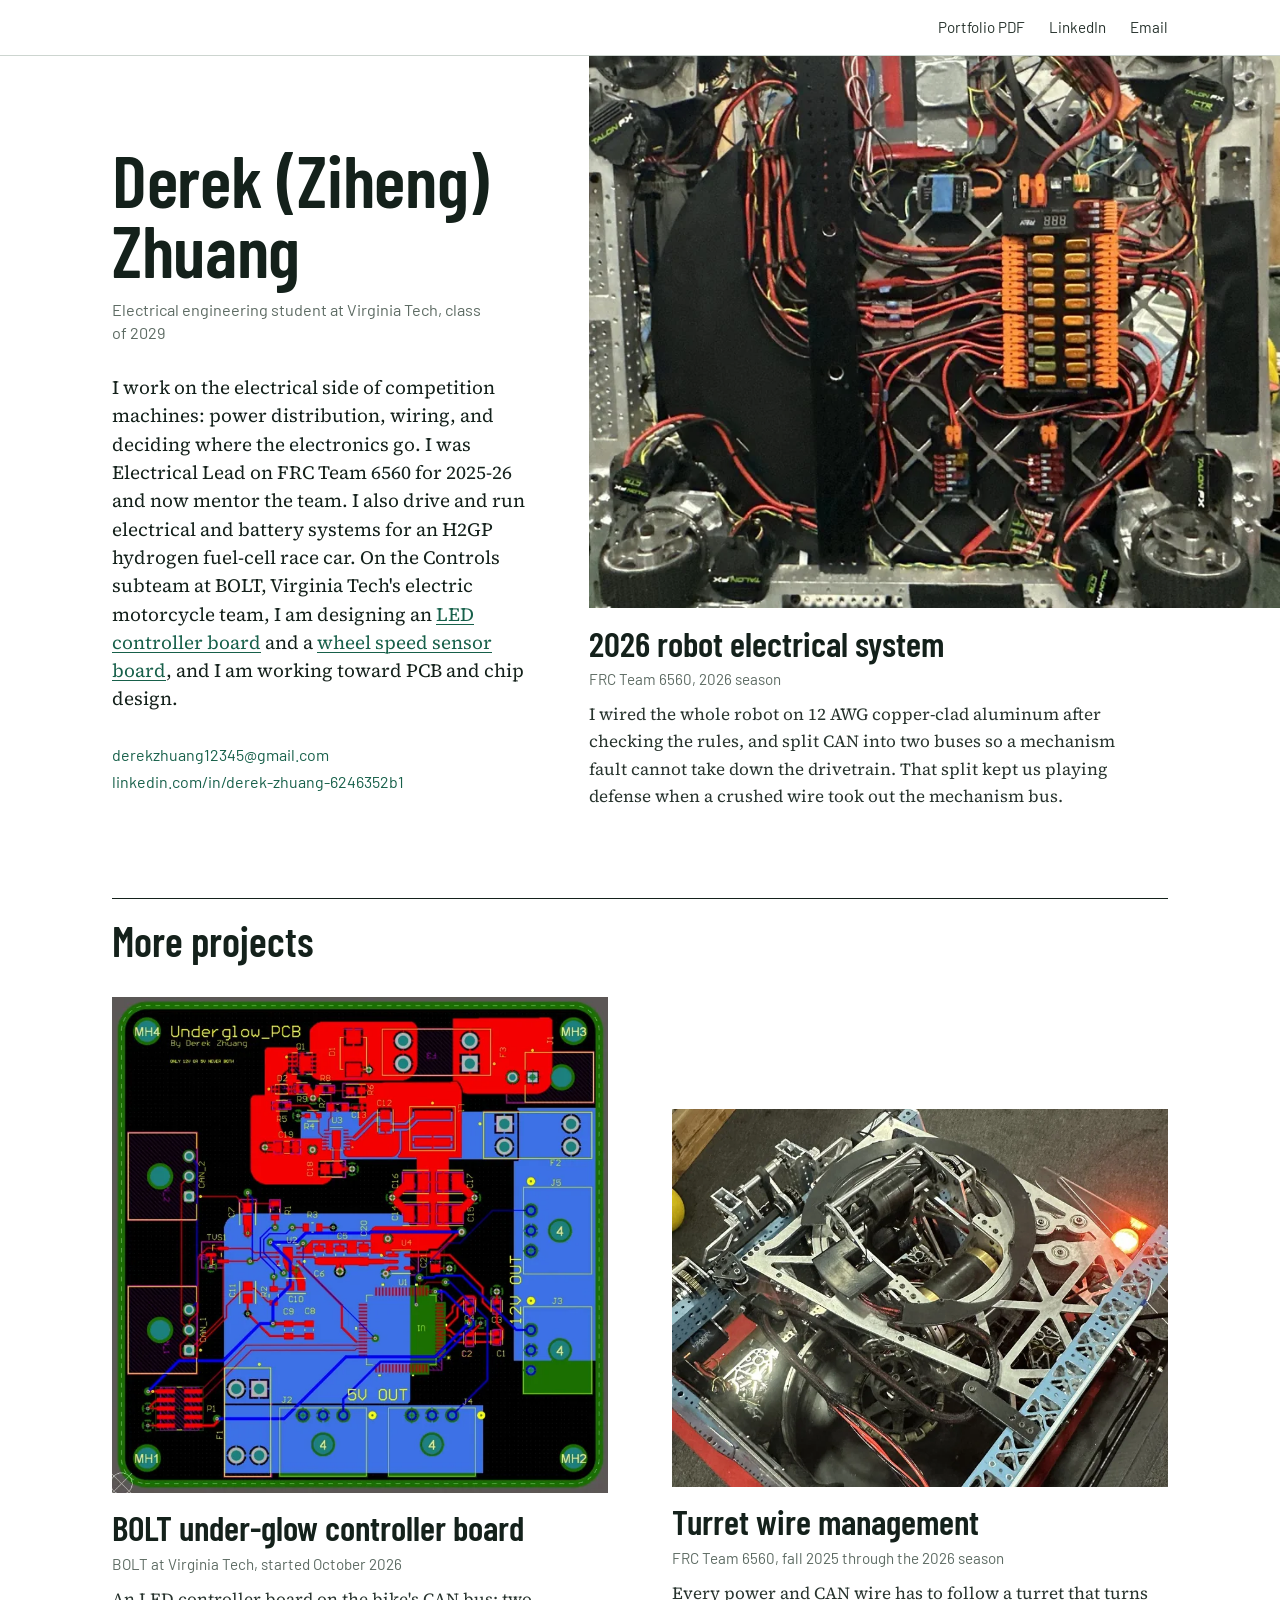
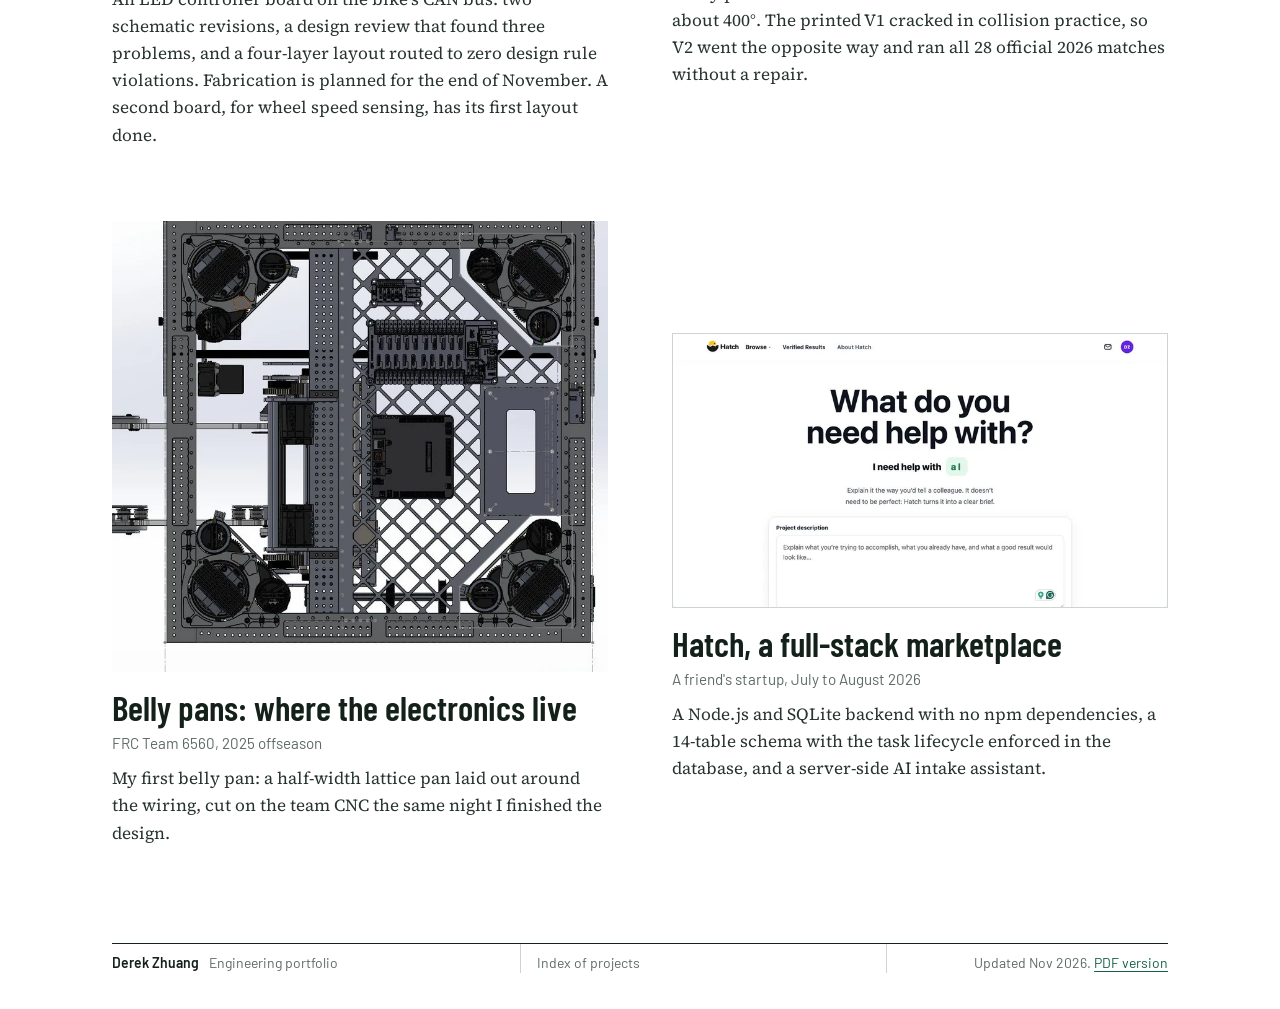
==== commit 1bc253f8: "Add BOLT wheel speed board (Rev 1 layout) to the BOLT page New "Wheel speed board" section with the " ====
--- a/docs/index.html
+++ b/docs/index.html
@@ -26,7 +26,7 @@
   <div class="who">
     <h1 class="display">Derek (Ziheng) Zhuang</h1>
     <p class="byline">Electrical engineering student at Virginia Tech, class of 2029</p>
-    <div class="prose"><p class="lead">I work on the electrical side of competition machines: power distribution, wiring, and deciding where the electronics go. I was Electrical Lead on FRC Team 6560 for 2025-26 and now mentor the team. I also drive and run electrical and battery systems for an H2GP hydrogen fuel-cell race car. On the Controls subteam at BOLT, Virginia Tech's electric motorcycle team, I am designing an <a href="projects/bolt-underglow.html">LED controller board</a>, and I am working toward PCB and chip design.</p></div>
+    <div class="prose"><p class="lead">I work on the electrical side of competition machines: power distribution, wiring, and deciding where the electronics go. I was Electrical Lead on FRC Team 6560 for 2025-26 and now mentor the team. I also drive and run electrical and battery systems for an H2GP hydrogen fuel-cell race car. On the Controls subteam at BOLT, Virginia Tech's electric motorcycle team, I am designing an <a href="projects/bolt-underglow.html">LED controller board</a> and a <a href="projects/bolt-underglow.html#wheel-speed">wheel speed sensor board</a>, and I am working toward PCB and chip design.</p></div>
     <div class="contact">
       <a href="mailto:derekzhuang12345@gmail.com">derekzhuang12345@gmail.com</a>
       <a href="https://www.linkedin.com/in/derek-zhuang-6246352b1">linkedin.com/in/derek-zhuang-6246352b1</a>
@@ -49,7 +49,7 @@
     <div class="words">
       <h3>BOLT under-glow controller board</h3>
       <div class="where">BOLT at Virginia Tech, started October 2026</div>
-      <p class="sum">An LED controller board on the bike&#x27;s CAN bus: two schematic revisions, a design review that found three problems, and a four-layer layout routed to zero design rule violations. Fabrication is planned for the end of November.</p>
+      <p class="sum">An LED controller board on the bike&#x27;s CAN bus: two schematic revisions, a design review that found three problems, and a four-layer layout routed to zero design rule violations. Fabrication is planned for the end of November. A second board, for wheel speed sensing, has its first layout done.</p>
     </div>
   </a></li>
   <li><a class="project" href="projects/turret.html">
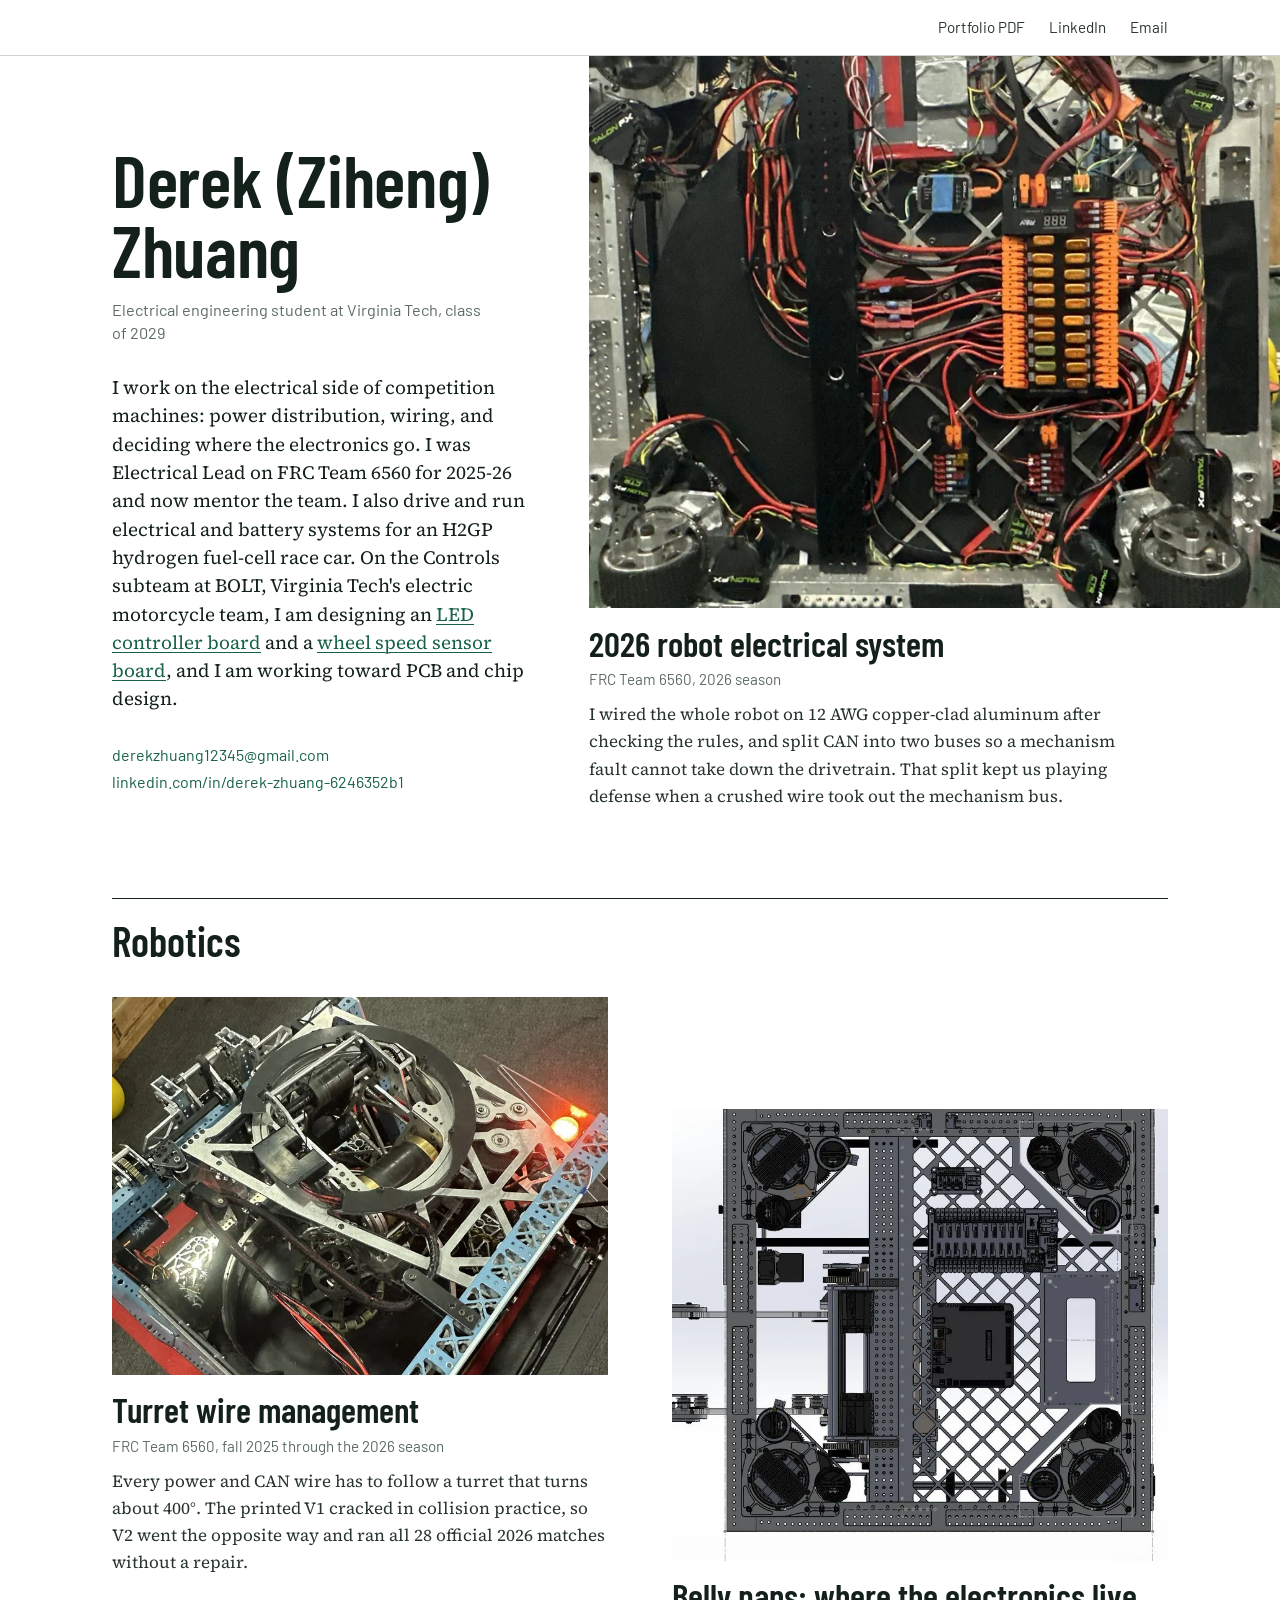
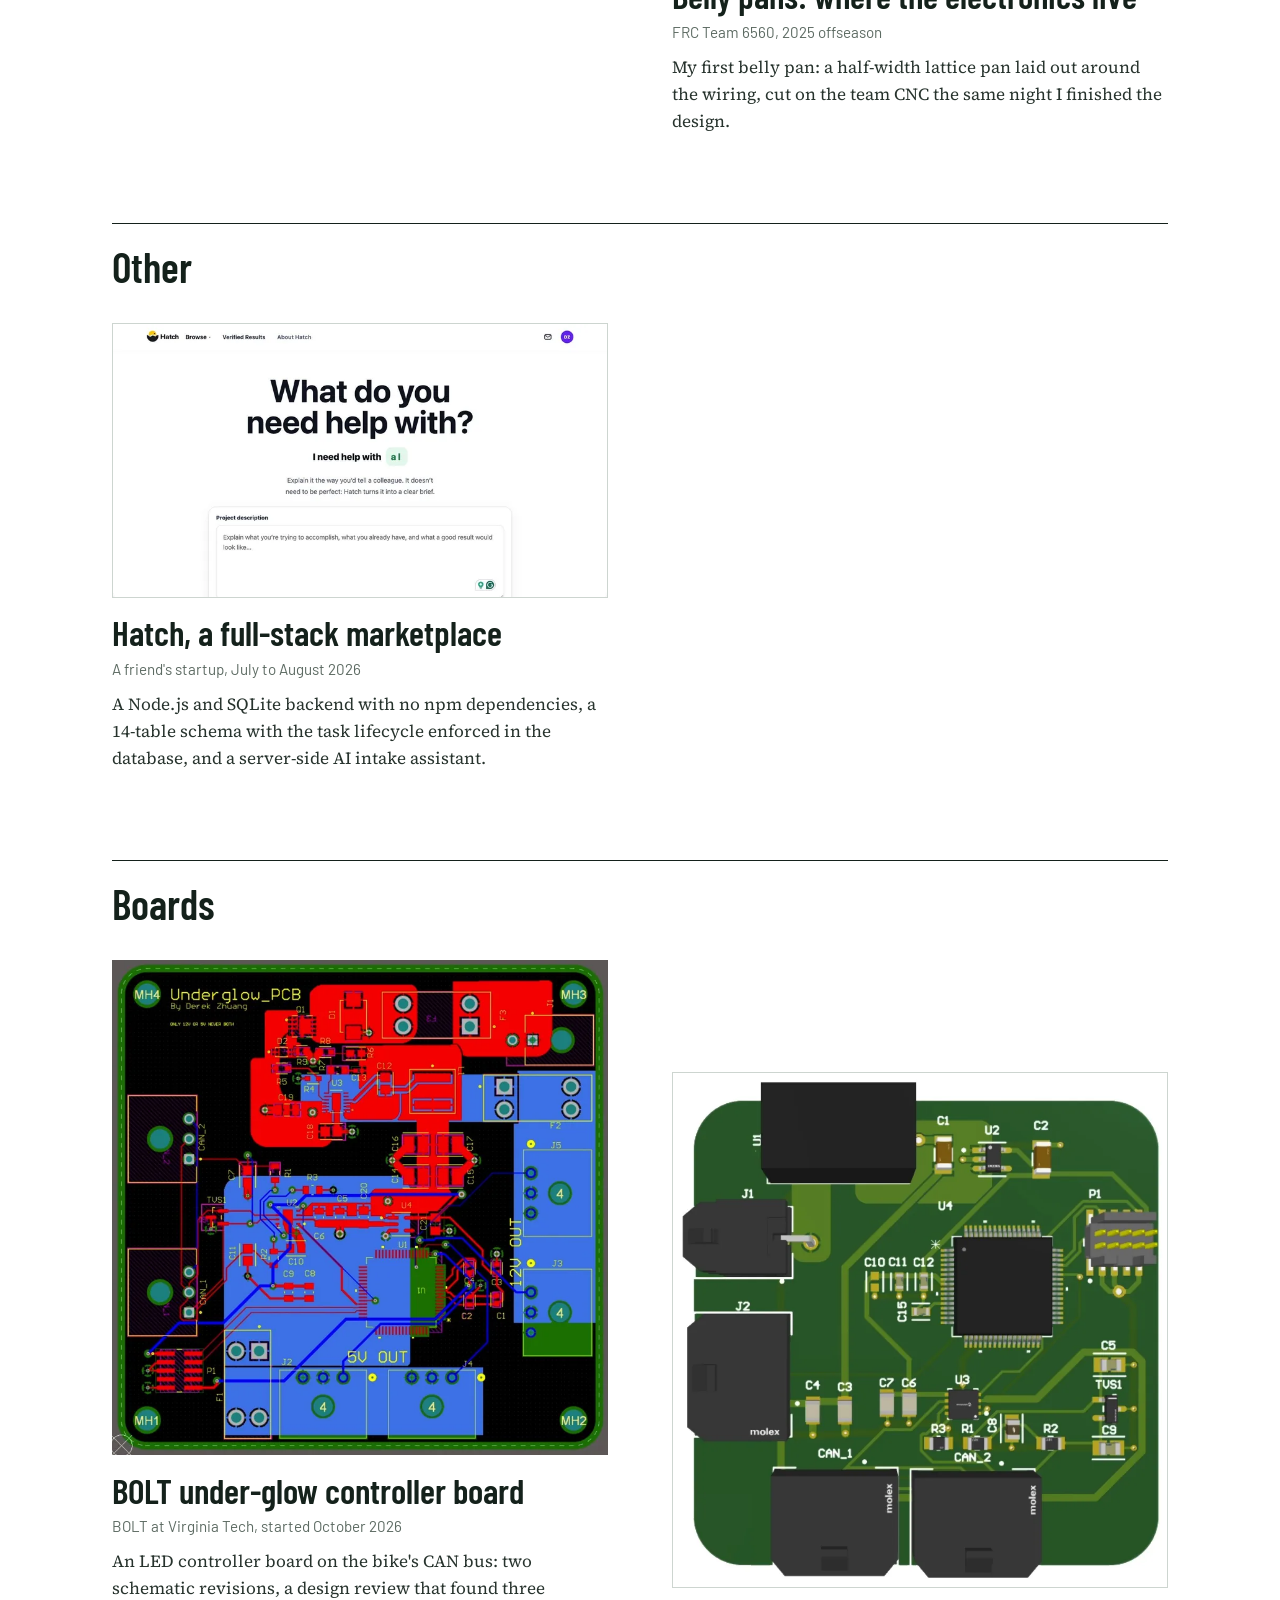
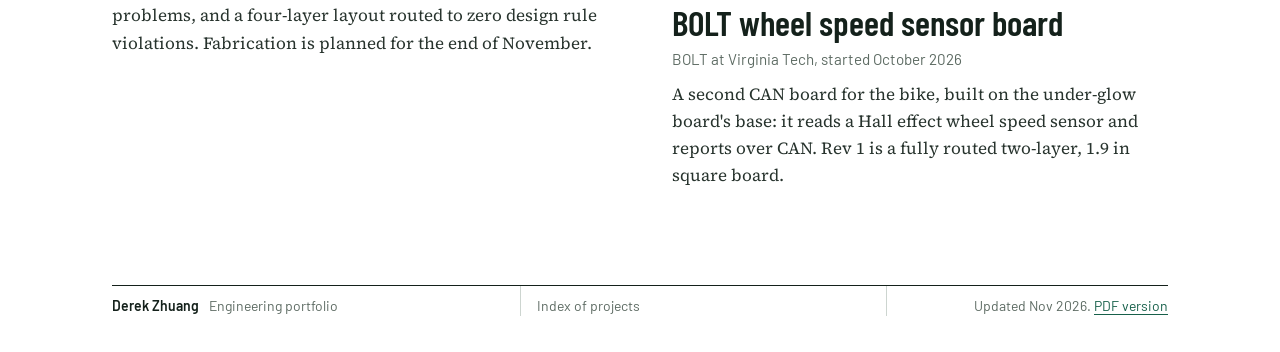
==== commit 5f5e36bd: "Group home page into Robotics, Other and Boards; wheel speed board gets its own page - PROJECTS entr" ====
--- a/docs/index.html
+++ b/docs/index.html
@@ -26,7 +26,7 @@
   <div class="who">
     <h1 class="display">Derek (Ziheng) Zhuang</h1>
     <p class="byline">Electrical engineering student at Virginia Tech, class of 2029</p>
-    <div class="prose"><p class="lead">I work on the electrical side of competition machines: power distribution, wiring, and deciding where the electronics go. I was Electrical Lead on FRC Team 6560 for 2025-26 and now mentor the team. I also drive and run electrical and battery systems for an H2GP hydrogen fuel-cell race car. On the Controls subteam at BOLT, Virginia Tech's electric motorcycle team, I am designing an <a href="projects/bolt-underglow.html">LED controller board</a> and a <a href="projects/bolt-underglow.html#wheel-speed">wheel speed sensor board</a>, and I am working toward PCB and chip design.</p></div>
+    <div class="prose"><p class="lead">I work on the electrical side of competition machines: power distribution, wiring, and deciding where the electronics go. I was Electrical Lead on FRC Team 6560 for 2025-26 and now mentor the team. I also drive and run electrical and battery systems for an H2GP hydrogen fuel-cell race car. On the Controls subteam at BOLT, Virginia Tech's electric motorcycle team, I am designing an <a href="projects/bolt-underglow.html">LED controller board</a> and a <a href="projects/bolt-wheel-speed.html">wheel speed sensor board</a>, and I am working toward PCB and chip design.</p></div>
     <div class="contact">
       <a href="mailto:derekzhuang12345@gmail.com">derekzhuang12345@gmail.com</a>
       <a href="https://www.linkedin.com/in/derek-zhuang-6246352b1">linkedin.com/in/derek-zhuang-6246352b1</a>
@@ -41,17 +41,9 @@
     </div>
   </a>
 </section>
-<section class="more" id="projects">
-  <h2>More projects</h2>
+<section class="more" id="robotics">
+  <h2>Robotics</h2>
   <ul class="work">
-  <li><a class="project" href="projects/bolt-underglow.html">
-    <div class="thumb"><img src="assets/img/b_layout.webp" srcset="assets/img/b_layout-800.webp 800w, assets/img/b_layout.webp 1390w" sizes="(max-width: 600px) 100vw, (max-width: 1100px) 50vw, 640px" width="1390" height="1389" alt="Routed four-layer PCB layout of the under-glow board" loading="lazy"></div>
-    <div class="words">
-      <h3>BOLT under-glow controller board</h3>
-      <div class="where">BOLT at Virginia Tech, started October 2026</div>
-      <p class="sum">An LED controller board on the bike&#x27;s CAN bus: two schematic revisions, a design review that found three problems, and a four-layer layout routed to zero design rule violations. Fabrication is planned for the end of November. A second board, for wheel speed sensing, has its first layout done.</p>
-    </div>
-  </a></li>
   <li><a class="project" href="projects/turret.html">
     <div class="thumb"><img src="assets/img/p2_v2.webp" srcset="assets/img/p2_v2-800.webp 800w, assets/img/p2_v2-1200.webp 1200w, assets/img/p2_v2.webp 1500w" sizes="(max-width: 600px) 100vw, (max-width: 1100px) 50vw, 640px" width="1500" height="1141" alt="Turret on the 2026 robot with the V2 wire routing channel and cable sleeve" loading="lazy"></div>
     <div class="words">
@@ -68,12 +60,38 @@
       <p class="sum">My first belly pan: a half-width lattice pan laid out around the wiring, cut on the team CNC the same night I finished the design.</p>
     </div>
   </a></li>
+  </ul>
+</section>
+<section class="more" id="other">
+  <h2>Other</h2>
+  <ul class="work">
   <li><a class="project" href="projects/hatch.html">
     <div class="thumb line"><img src="assets/img/h_intake.webp" srcset="assets/img/h_intake-800.webp 800w, assets/img/h_intake-1200.webp 1200w, assets/img/h_intake.webp 1600w" sizes="(max-width: 600px) 100vw, (max-width: 1100px) 50vw, 640px" width="1600" height="887" alt="Hatch intake page" loading="lazy"></div>
     <div class="words">
       <h3>Hatch, a full-stack marketplace</h3>
       <div class="where">A friend&#x27;s startup, July to August 2026</div>
       <p class="sum">A Node.js and SQLite backend with no npm dependencies, a 14-table schema with the task lifecycle enforced in the database, and a server-side AI intake assistant.</p>
+    </div>
+  </a></li>
+  </ul>
+</section>
+<section class="more" id="boards">
+  <h2>Boards</h2>
+  <ul class="work">
+  <li><a class="project" href="projects/bolt-underglow.html">
+    <div class="thumb"><img src="assets/img/b_layout.webp" srcset="assets/img/b_layout-800.webp 800w, assets/img/b_layout.webp 1390w" sizes="(max-width: 600px) 100vw, (max-width: 1100px) 50vw, 640px" width="1390" height="1389" alt="Routed four-layer PCB layout of the under-glow board" loading="lazy"></div>
+    <div class="words">
+      <h3>BOLT under-glow controller board</h3>
+      <div class="where">BOLT at Virginia Tech, started October 2026</div>
+      <p class="sum">An LED controller board on the bike&#x27;s CAN bus: two schematic revisions, a design review that found three problems, and a four-layer layout routed to zero design rule violations. Fabrication is planned for the end of November.</p>
+    </div>
+  </a></li>
+  <li><a class="project" href="projects/bolt-wheel-speed.html">
+    <div class="thumb line"><img src="assets/img/w_board.webp" width="940" height="978" alt="3D view of the routed wheel speed board" loading="lazy"></div>
+    <div class="words">
+      <h3>BOLT wheel speed sensor board</h3>
+      <div class="where">BOLT at Virginia Tech, started October 2026</div>
+      <p class="sum">A second CAN board for the bike, built on the under-glow board&#x27;s base: it reads a Hall effect wheel speed sensor and reports over CAN. Rev 1 is a fully routed two-layer, 1.9 in square board.</p>
     </div>
   </a></li>
   </ul>
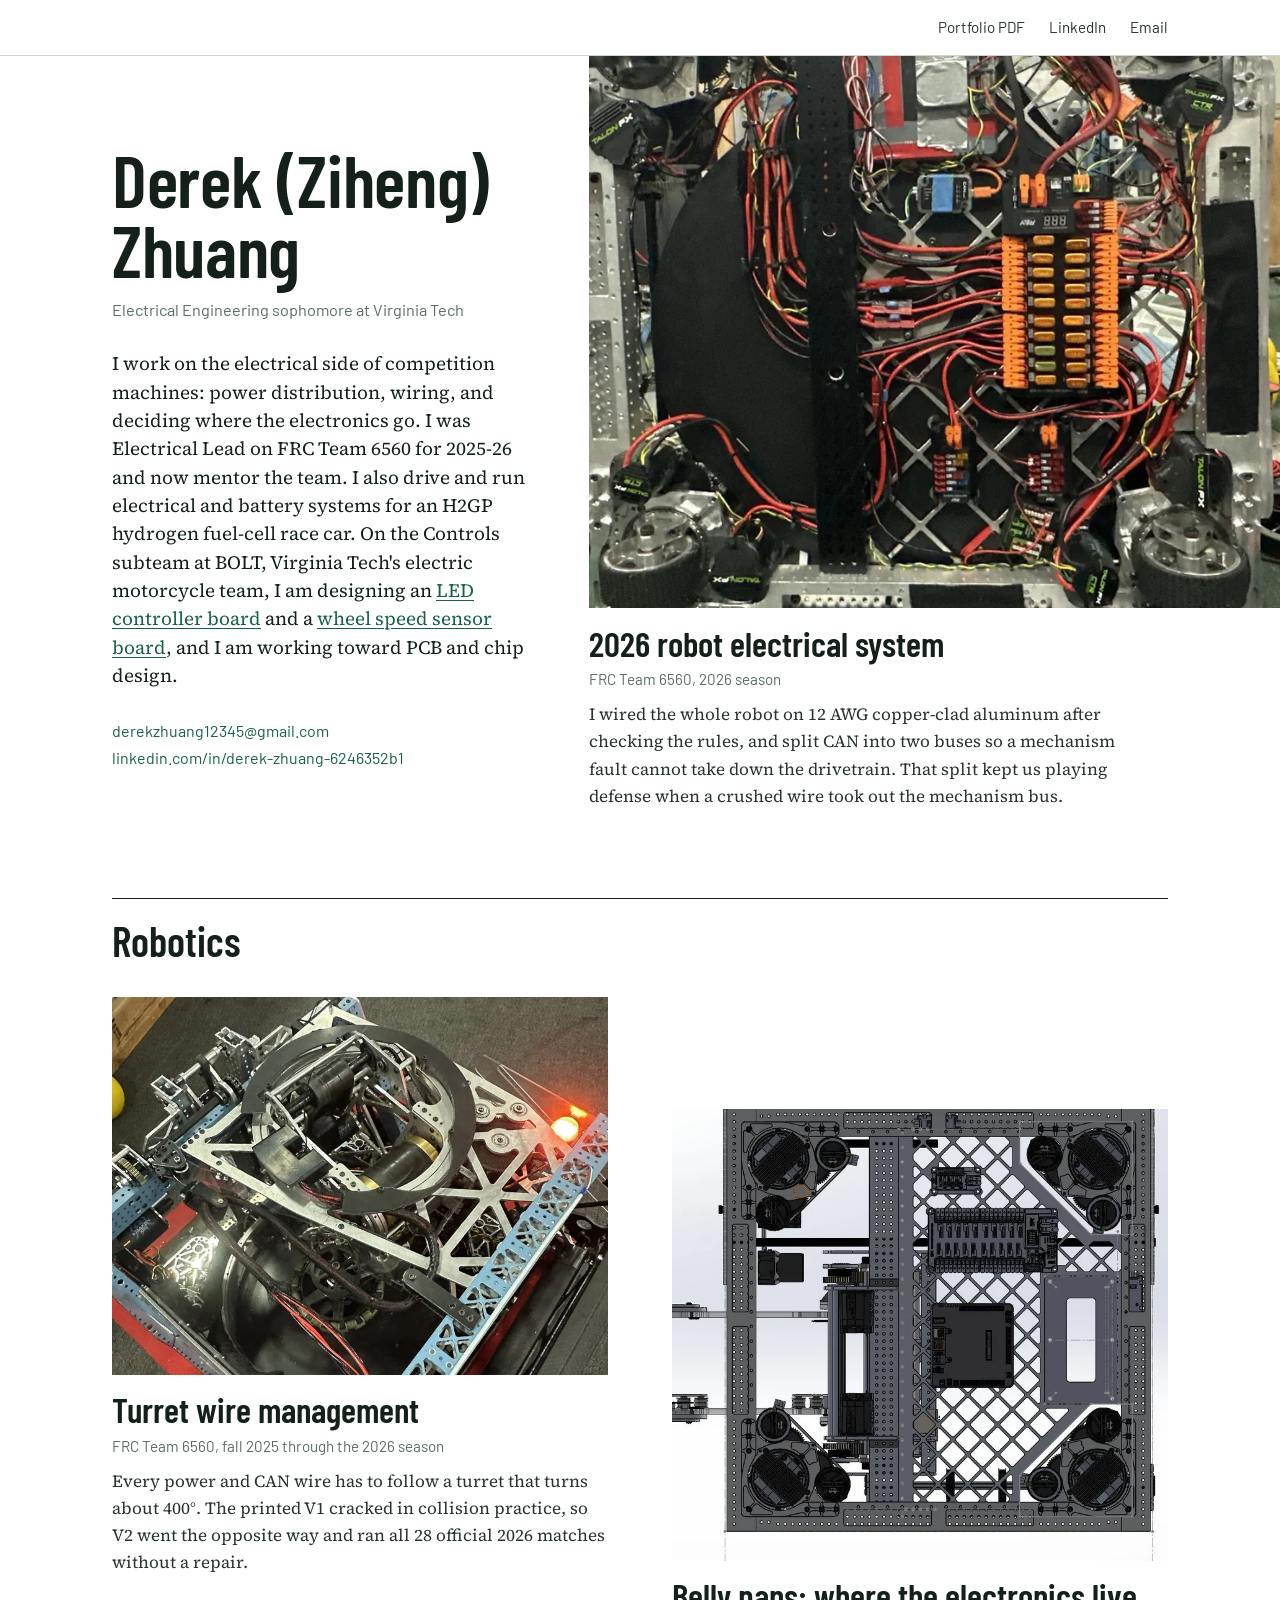
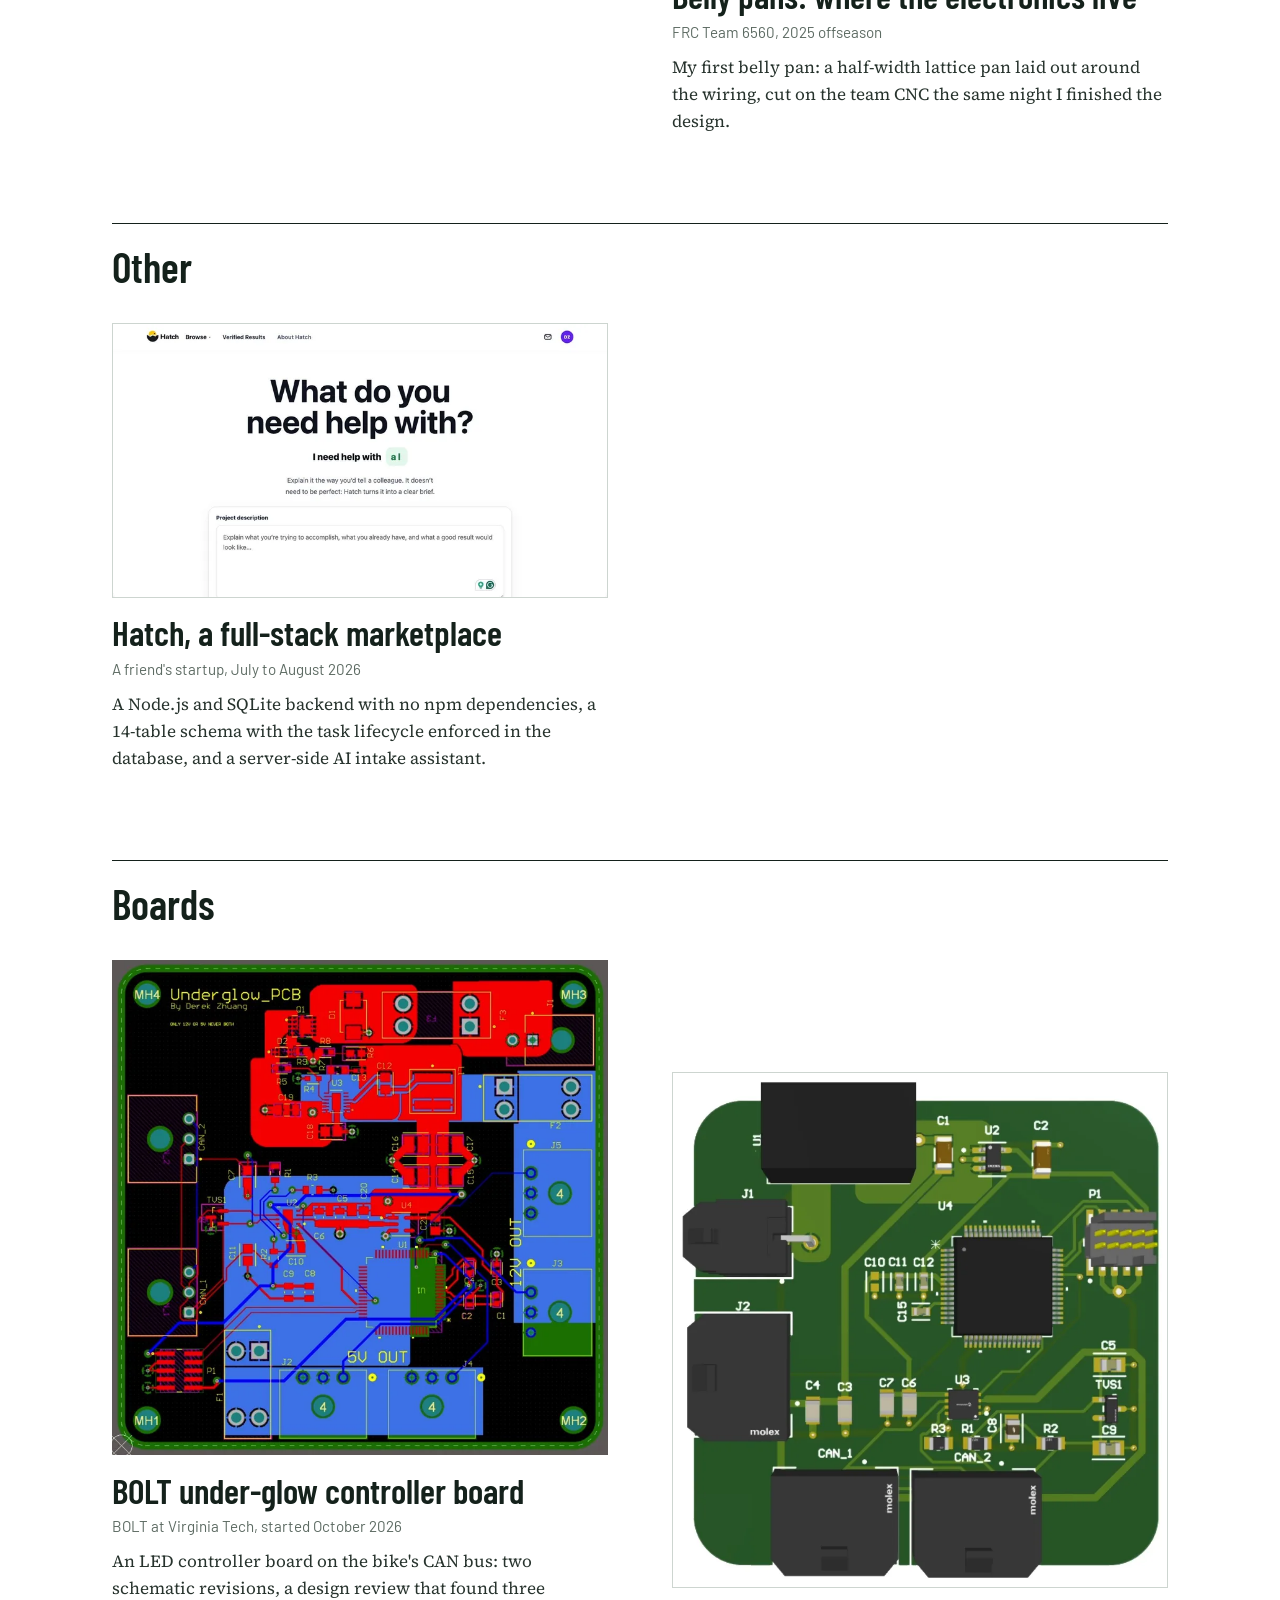
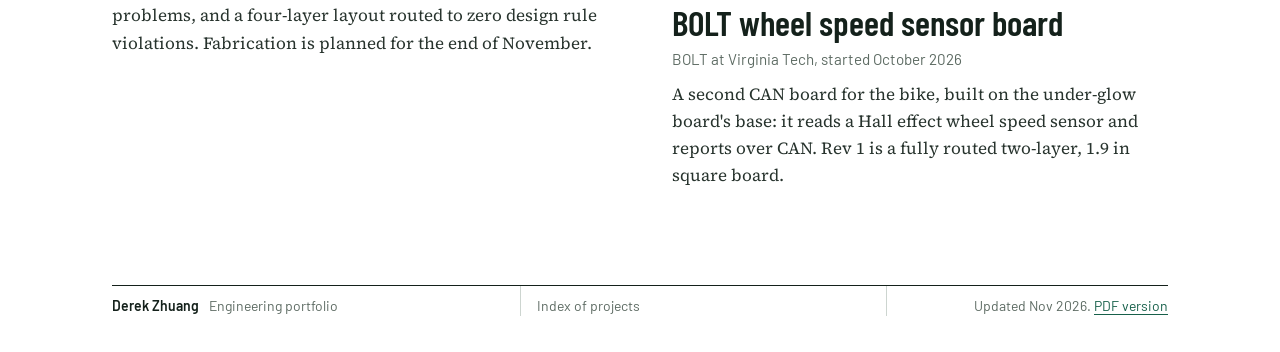
==== commit 06afe1ec: "Home page byline: Electrical Engineering sophomore at Virginia Tech Co-Authored-By: Claude Opus 5.5 " ====
--- a/docs/index.html
+++ b/docs/index.html
@@ -25,7 +25,7 @@
 <section class="hero">
   <div class="who">
     <h1 class="display">Derek (Ziheng) Zhuang</h1>
-    <p class="byline">Electrical engineering student at Virginia Tech, class of 2029</p>
+    <p class="byline">Electrical Engineering sophomore at Virginia Tech</p>
     <div class="prose"><p class="lead">I work on the electrical side of competition machines: power distribution, wiring, and deciding where the electronics go. I was Electrical Lead on FRC Team 6560 for 2025-26 and now mentor the team. I also drive and run electrical and battery systems for an H2GP hydrogen fuel-cell race car. On the Controls subteam at BOLT, Virginia Tech's electric motorcycle team, I am designing an <a href="projects/bolt-underglow.html">LED controller board</a> and a <a href="projects/bolt-wheel-speed.html">wheel speed sensor board</a>, and I am working toward PCB and chip design.</p></div>
     <div class="contact">
       <a href="mailto:derekzhuang12345@gmail.com">derekzhuang12345@gmail.com</a>
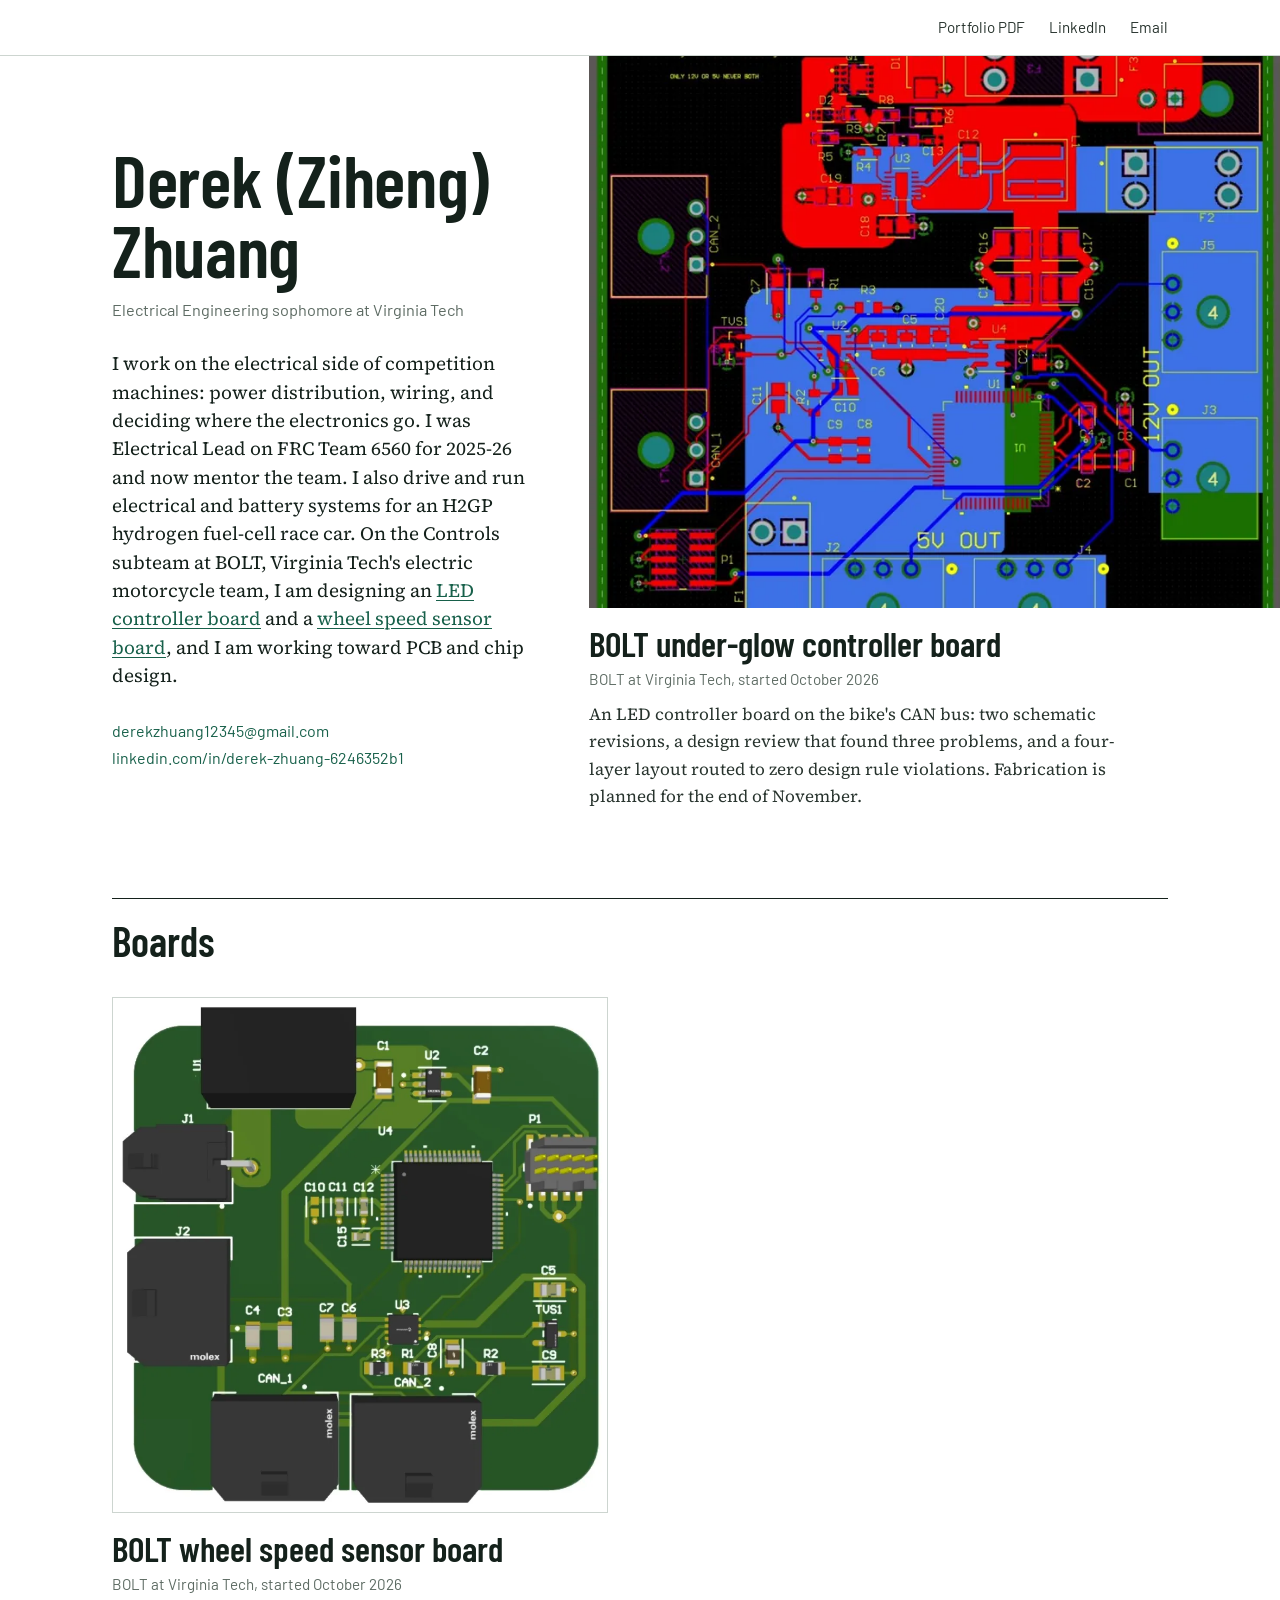
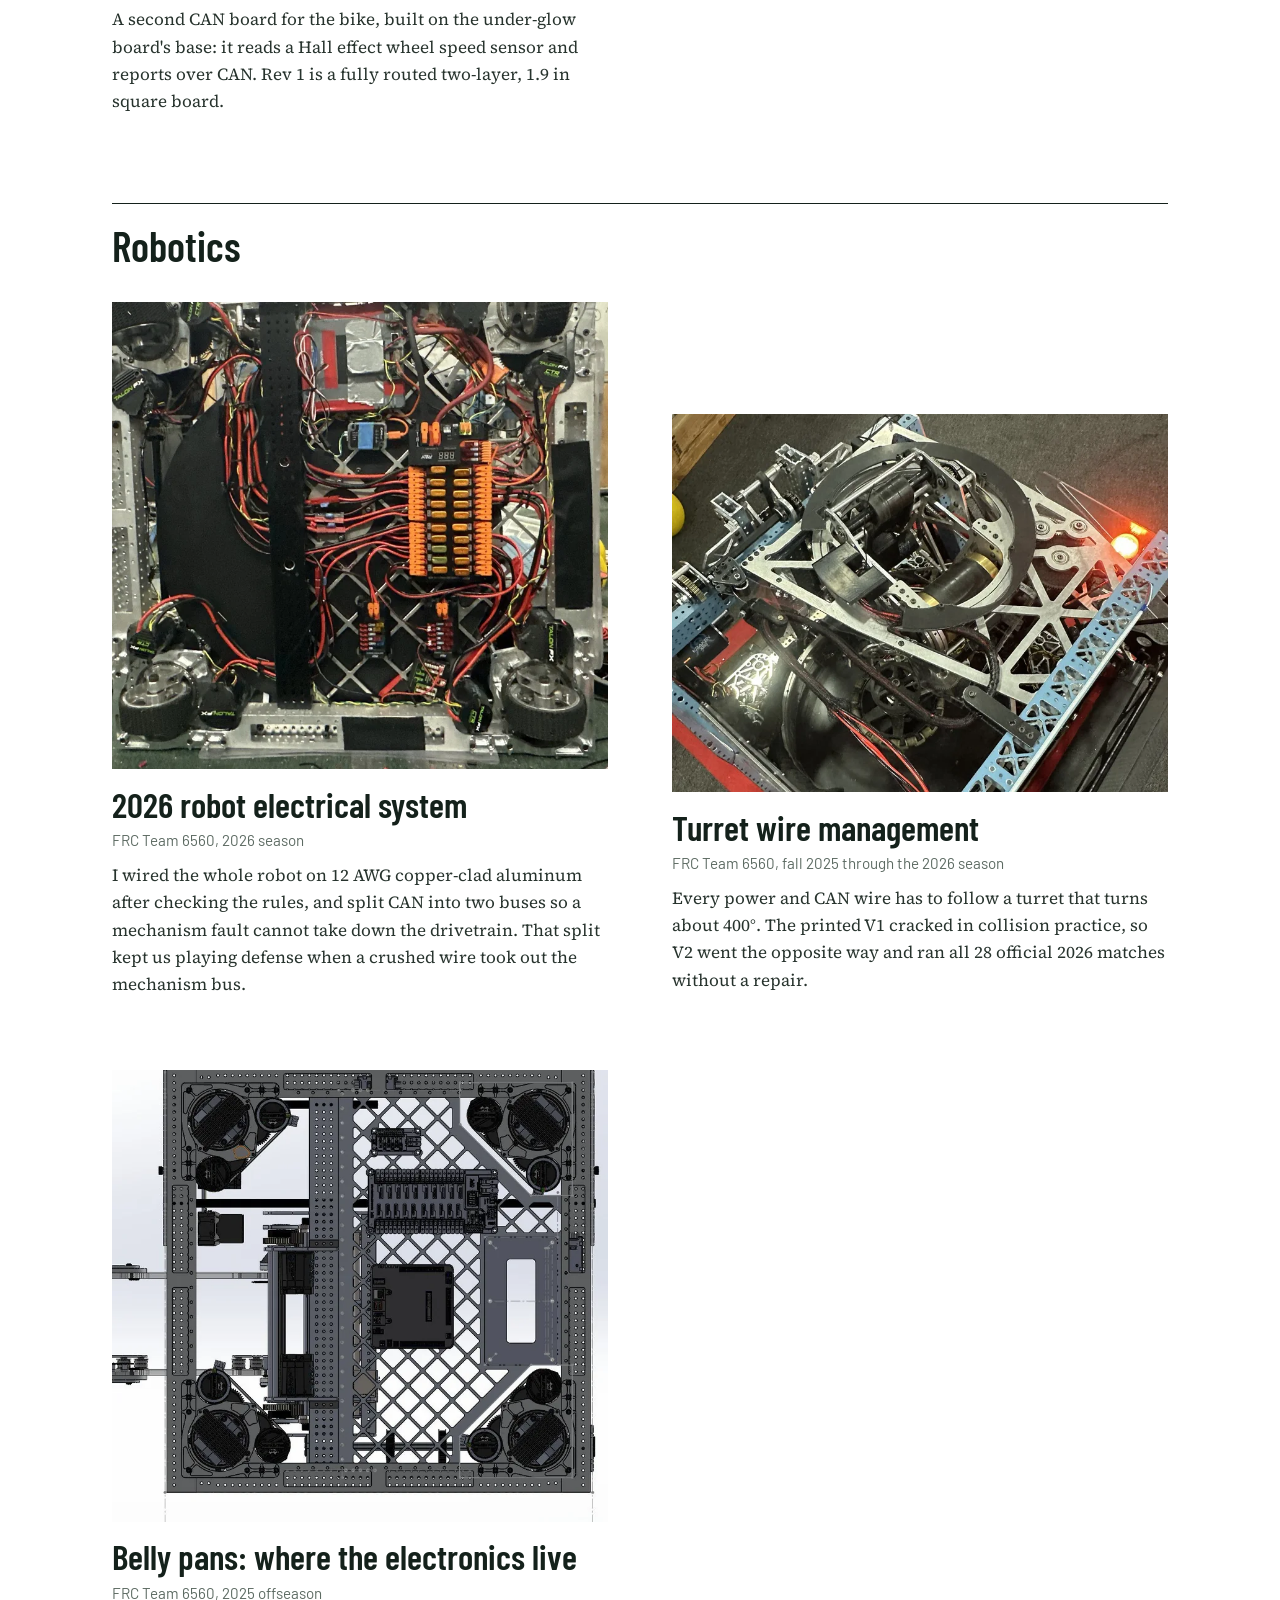
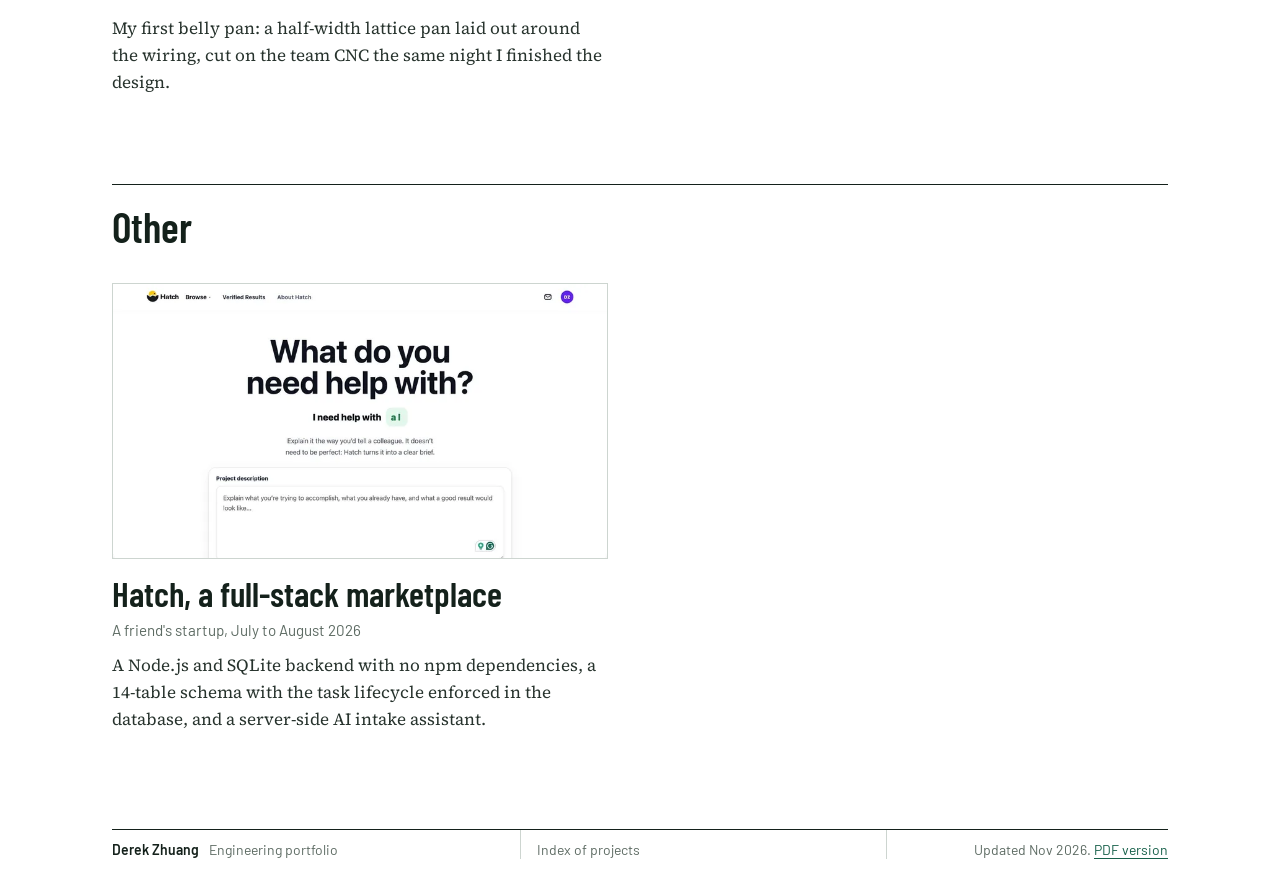
==== commit 6fc8ae36: "Home order: Boards first, then Robotics, then Other Under-glow board becomes the featured project; r" ====
--- a/docs/index.html
+++ b/docs/index.html
@@ -7,7 +7,7 @@
 <meta name="description" content="Engineering portfolio of Derek Zhuang, electrical engineering student at Virginia Tech: robot electrical systems, PCB design, and wire management.">
 <meta property="og:title" content="Derek (Ziheng) Zhuang">
 <meta property="og:description" content="Engineering portfolio of Derek Zhuang, electrical engineering student at Virginia Tech: robot electrical systems, PCB design, and wire management.">
-<meta property="og:image" content="https://derekzhuang.github.io/assets/img/p1_wiring.jpg">
+<meta property="og:image" content="https://derekzhuang.github.io/assets/img/b_layout.jpg">
 <link rel="icon" href="assets/favicon.svg" type="image/svg+xml">
 <link rel="stylesheet" href="assets/css/site.css">
 </head>
@@ -32,18 +32,39 @@
       <a href="https://www.linkedin.com/in/derek-zhuang-6246352b1">linkedin.com/in/derek-zhuang-6246352b1</a>
     </div>
   </div>
-  <a class="project feature" href="projects/robot-electrical.html">
-    <div class="thumb"><img src="assets/img/p1_wiring.webp" srcset="assets/img/p1_wiring-800.webp 800w, assets/img/p1_wiring-1200.webp 1200w, assets/img/p1_wiring.webp 1520w" width="1520" height="1430" alt="Underside of the 2026 robot with its wiring, power distribution hub and fuse panels" style="object-position:58% 50%;" sizes="(max-width: 820px) 100vw, 58vw" fetchpriority="high"></div>
+  <a class="project feature" href="projects/bolt-underglow.html">
+    <div class="thumb"><img src="assets/img/b_layout.webp" srcset="assets/img/b_layout-800.webp 800w, assets/img/b_layout.webp 1390w" width="1390" height="1389" alt="Routed four-layer PCB layout of the under-glow board" style="object-position:50% 50%;" sizes="(max-width: 820px) 100vw, 58vw" fetchpriority="high"></div>
     <div class="words">
-      <h2>2026 robot electrical system</h2>
-      <div class="where">FRC Team 6560, 2026 season</div>
-      <p class="sum">I wired the whole robot on 12 AWG copper-clad aluminum after checking the rules, and split CAN into two buses so a mechanism fault cannot take down the drivetrain. That split kept us playing defense when a crushed wire took out the mechanism bus.</p>
+      <h2>BOLT under-glow controller board</h2>
+      <div class="where">BOLT at Virginia Tech, started October 2026</div>
+      <p class="sum">An LED controller board on the bike&#x27;s CAN bus: two schematic revisions, a design review that found three problems, and a four-layer layout routed to zero design rule violations. Fabrication is planned for the end of November.</p>
     </div>
   </a>
+</section>
+<section class="more" id="boards">
+  <h2>Boards</h2>
+  <ul class="work">
+  <li><a class="project" href="projects/bolt-wheel-speed.html">
+    <div class="thumb line"><img src="assets/img/w_board.webp" width="940" height="978" alt="3D view of the routed wheel speed board" loading="lazy"></div>
+    <div class="words">
+      <h3>BOLT wheel speed sensor board</h3>
+      <div class="where">BOLT at Virginia Tech, started October 2026</div>
+      <p class="sum">A second CAN board for the bike, built on the under-glow board&#x27;s base: it reads a Hall effect wheel speed sensor and reports over CAN. Rev 1 is a fully routed two-layer, 1.9 in square board.</p>
+    </div>
+  </a></li>
+  </ul>
 </section>
 <section class="more" id="robotics">
   <h2>Robotics</h2>
   <ul class="work">
+  <li><a class="project" href="projects/robot-electrical.html">
+    <div class="thumb"><img src="assets/img/p1_wiring.webp" srcset="assets/img/p1_wiring-800.webp 800w, assets/img/p1_wiring-1200.webp 1200w, assets/img/p1_wiring.webp 1520w" sizes="(max-width: 600px) 100vw, (max-width: 1100px) 50vw, 640px" width="1520" height="1430" alt="Underside of the 2026 robot with its wiring, power distribution hub and fuse panels" loading="lazy"></div>
+    <div class="words">
+      <h3>2026 robot electrical system</h3>
+      <div class="where">FRC Team 6560, 2026 season</div>
+      <p class="sum">I wired the whole robot on 12 AWG copper-clad aluminum after checking the rules, and split CAN into two buses so a mechanism fault cannot take down the drivetrain. That split kept us playing defense when a crushed wire took out the mechanism bus.</p>
+    </div>
+  </a></li>
   <li><a class="project" href="projects/turret.html">
     <div class="thumb"><img src="assets/img/p2_v2.webp" srcset="assets/img/p2_v2-800.webp 800w, assets/img/p2_v2-1200.webp 1200w, assets/img/p2_v2.webp 1500w" sizes="(max-width: 600px) 100vw, (max-width: 1100px) 50vw, 640px" width="1500" height="1141" alt="Turret on the 2026 robot with the V2 wire routing channel and cable sleeve" loading="lazy"></div>
     <div class="words">
@@ -75,27 +96,6 @@
   </a></li>
   </ul>
 </section>
-<section class="more" id="boards">
-  <h2>Boards</h2>
-  <ul class="work">
-  <li><a class="project" href="projects/bolt-underglow.html">
-    <div class="thumb"><img src="assets/img/b_layout.webp" srcset="assets/img/b_layout-800.webp 800w, assets/img/b_layout.webp 1390w" sizes="(max-width: 600px) 100vw, (max-width: 1100px) 50vw, 640px" width="1390" height="1389" alt="Routed four-layer PCB layout of the under-glow board" loading="lazy"></div>
-    <div class="words">
-      <h3>BOLT under-glow controller board</h3>
-      <div class="where">BOLT at Virginia Tech, started October 2026</div>
-      <p class="sum">An LED controller board on the bike&#x27;s CAN bus: two schematic revisions, a design review that found three problems, and a four-layer layout routed to zero design rule violations. Fabrication is planned for the end of November.</p>
-    </div>
-  </a></li>
-  <li><a class="project" href="projects/bolt-wheel-speed.html">
-    <div class="thumb line"><img src="assets/img/w_board.webp" width="940" height="978" alt="3D view of the routed wheel speed board" loading="lazy"></div>
-    <div class="words">
-      <h3>BOLT wheel speed sensor board</h3>
-      <div class="where">BOLT at Virginia Tech, started October 2026</div>
-      <p class="sum">A second CAN board for the bike, built on the under-glow board&#x27;s base: it reads a Hall effect wheel speed sensor and reports over CAN. Rev 1 is a fully routed two-layer, 1.9 in square board.</p>
-    </div>
-  </a></li>
-  </ul>
-</section>
 </div>
 </main>
 <footer class="tb home-tb"><div class="cells">
